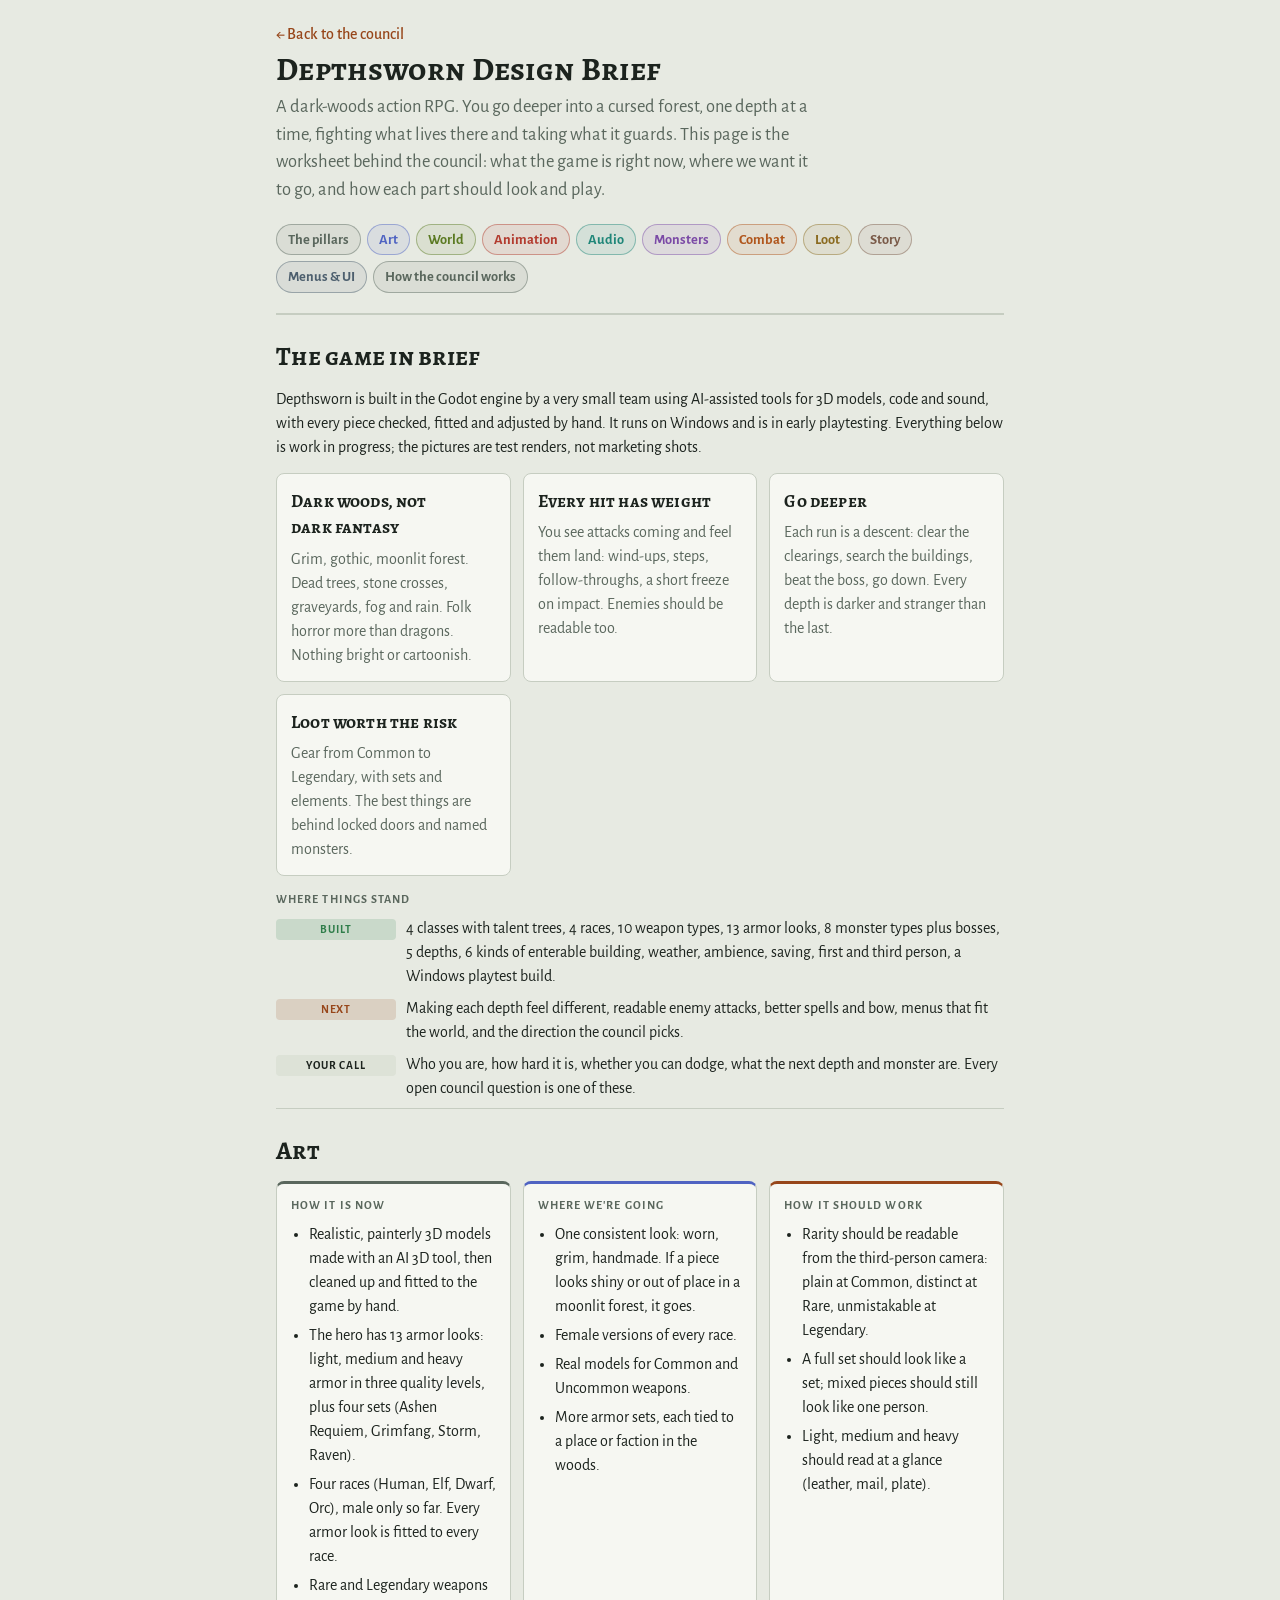
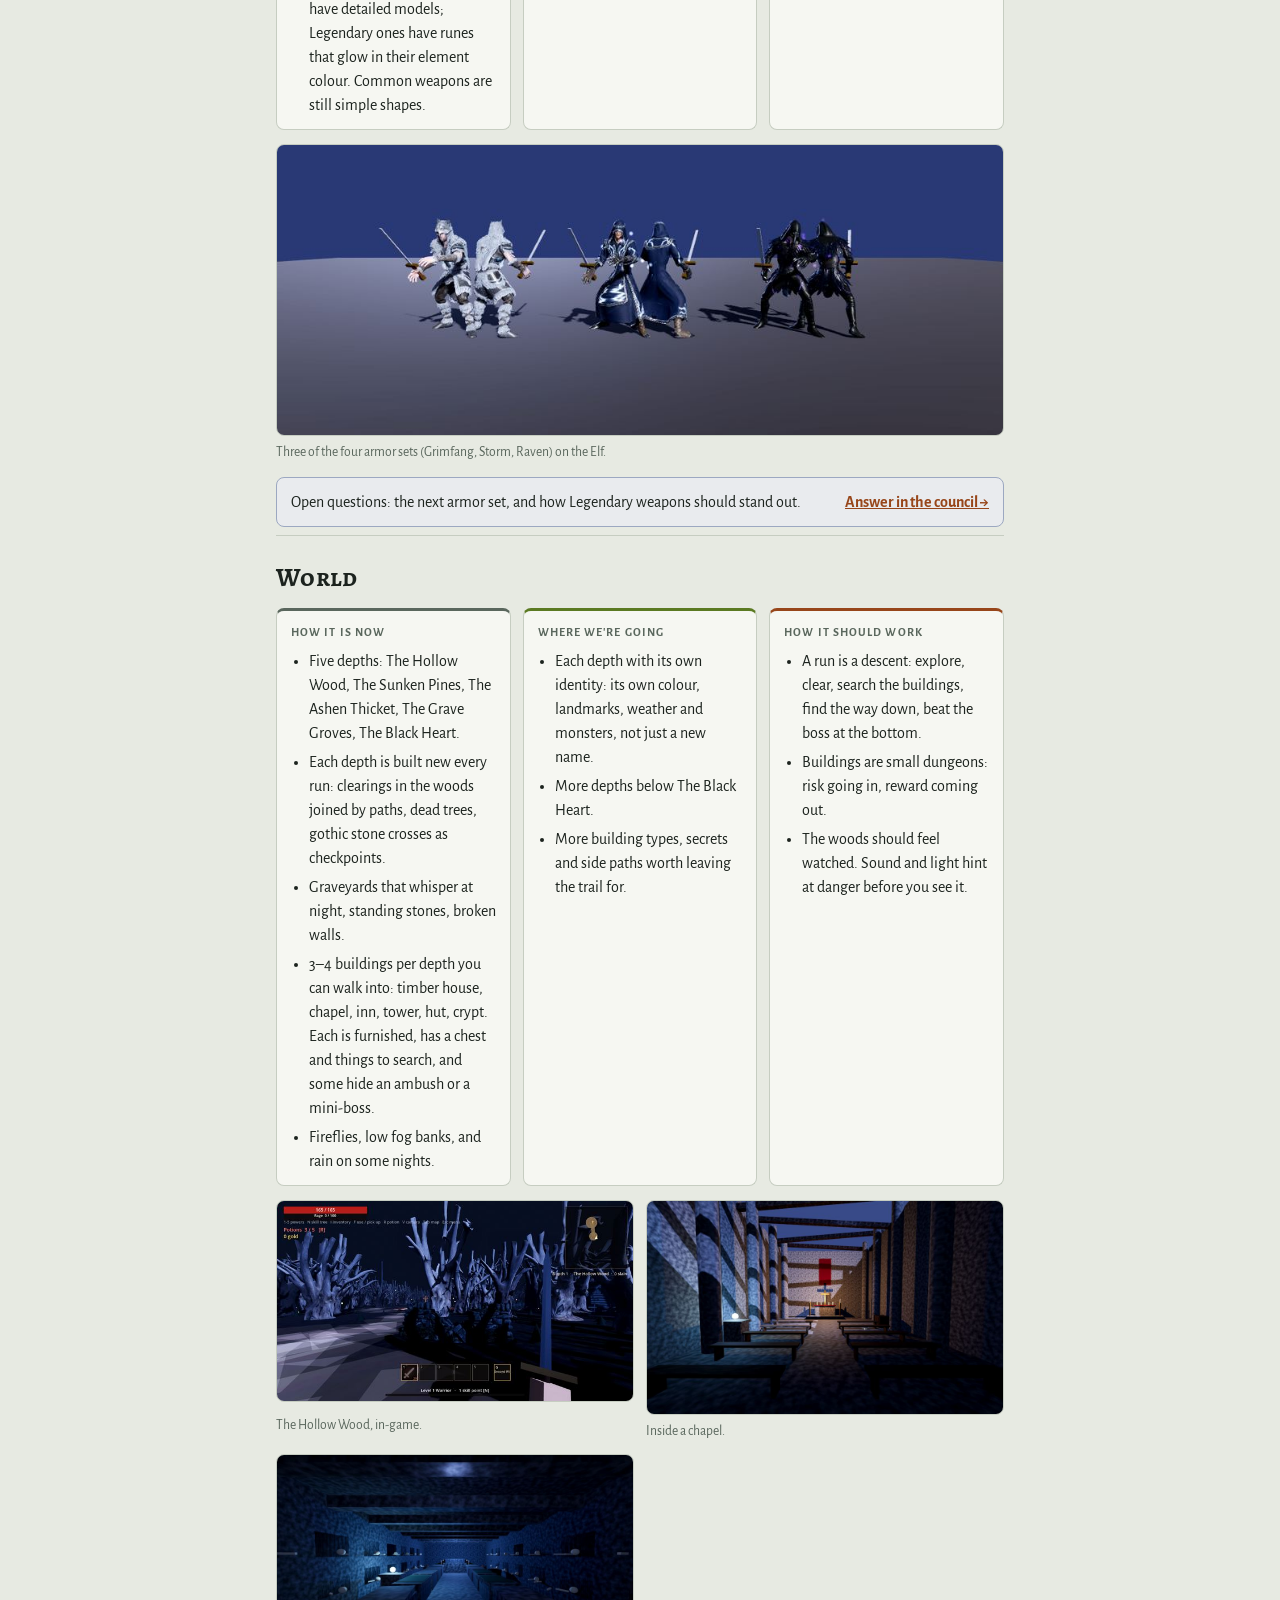
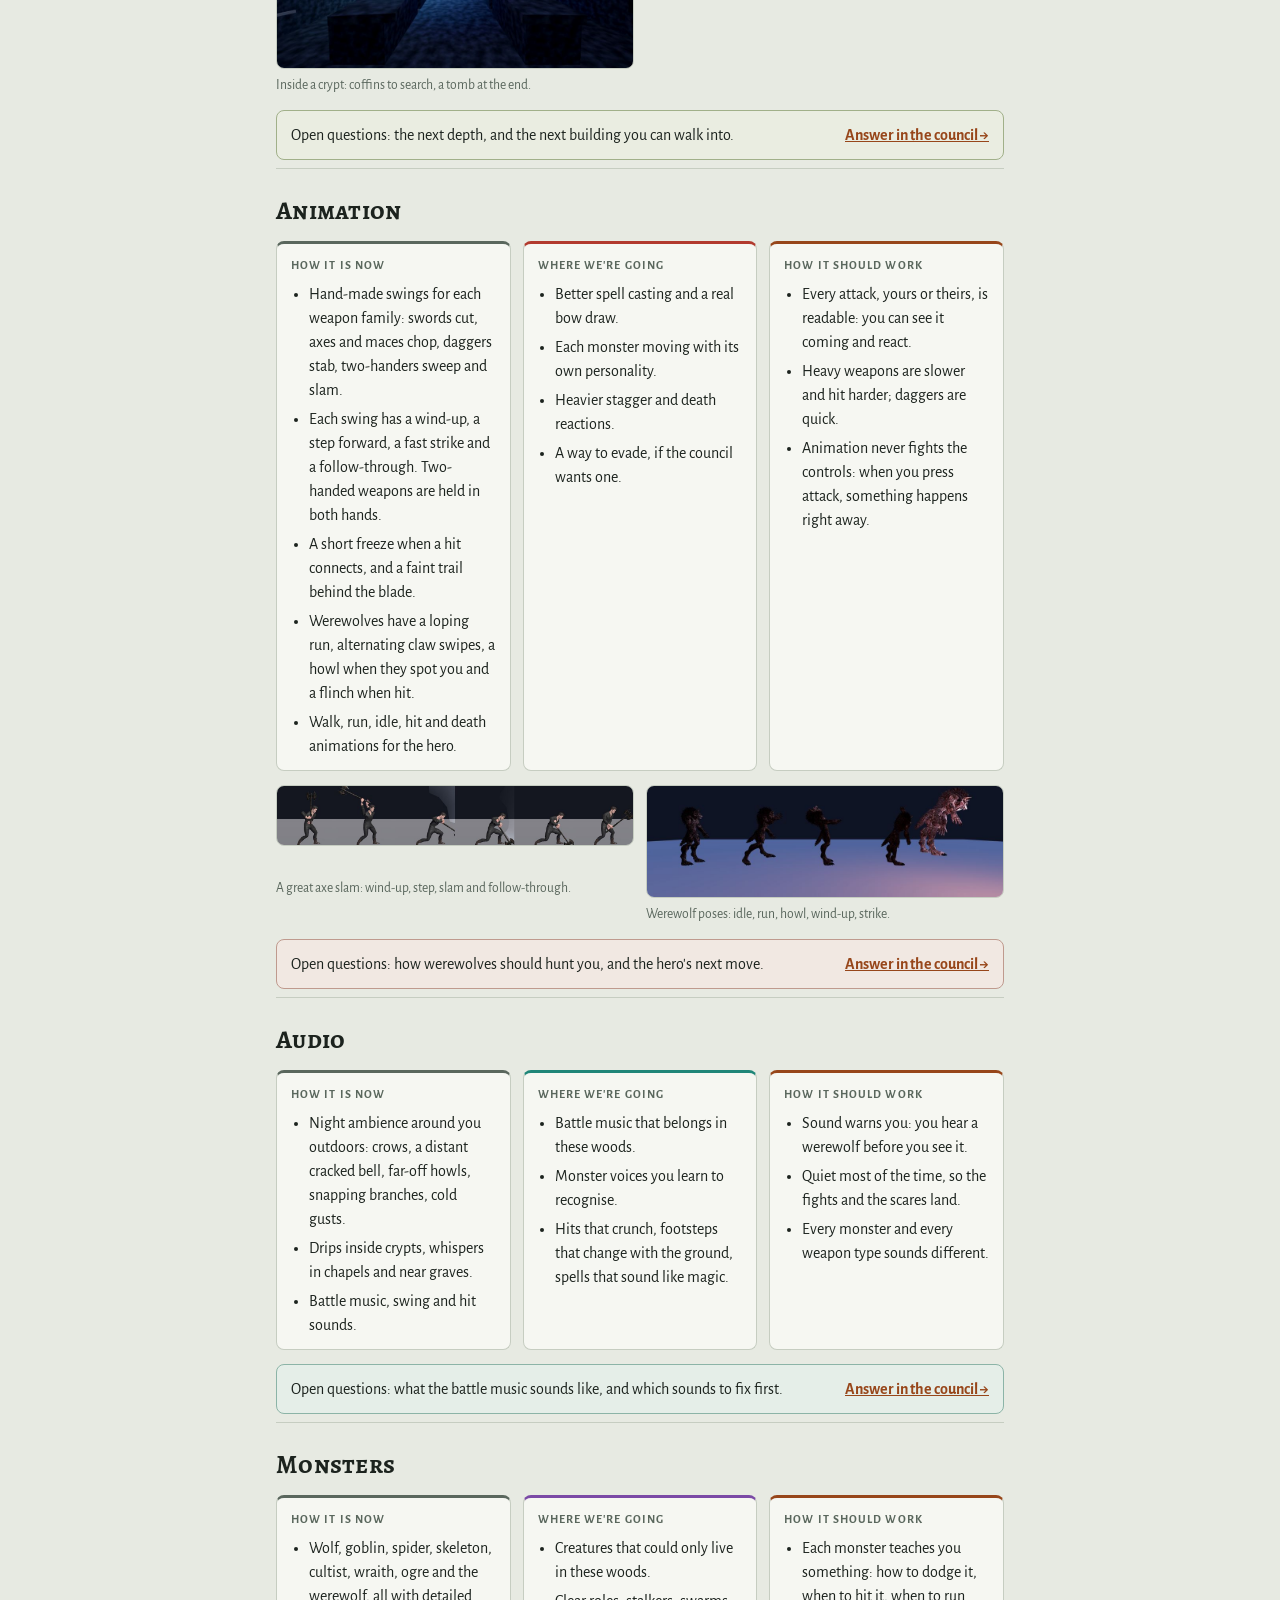
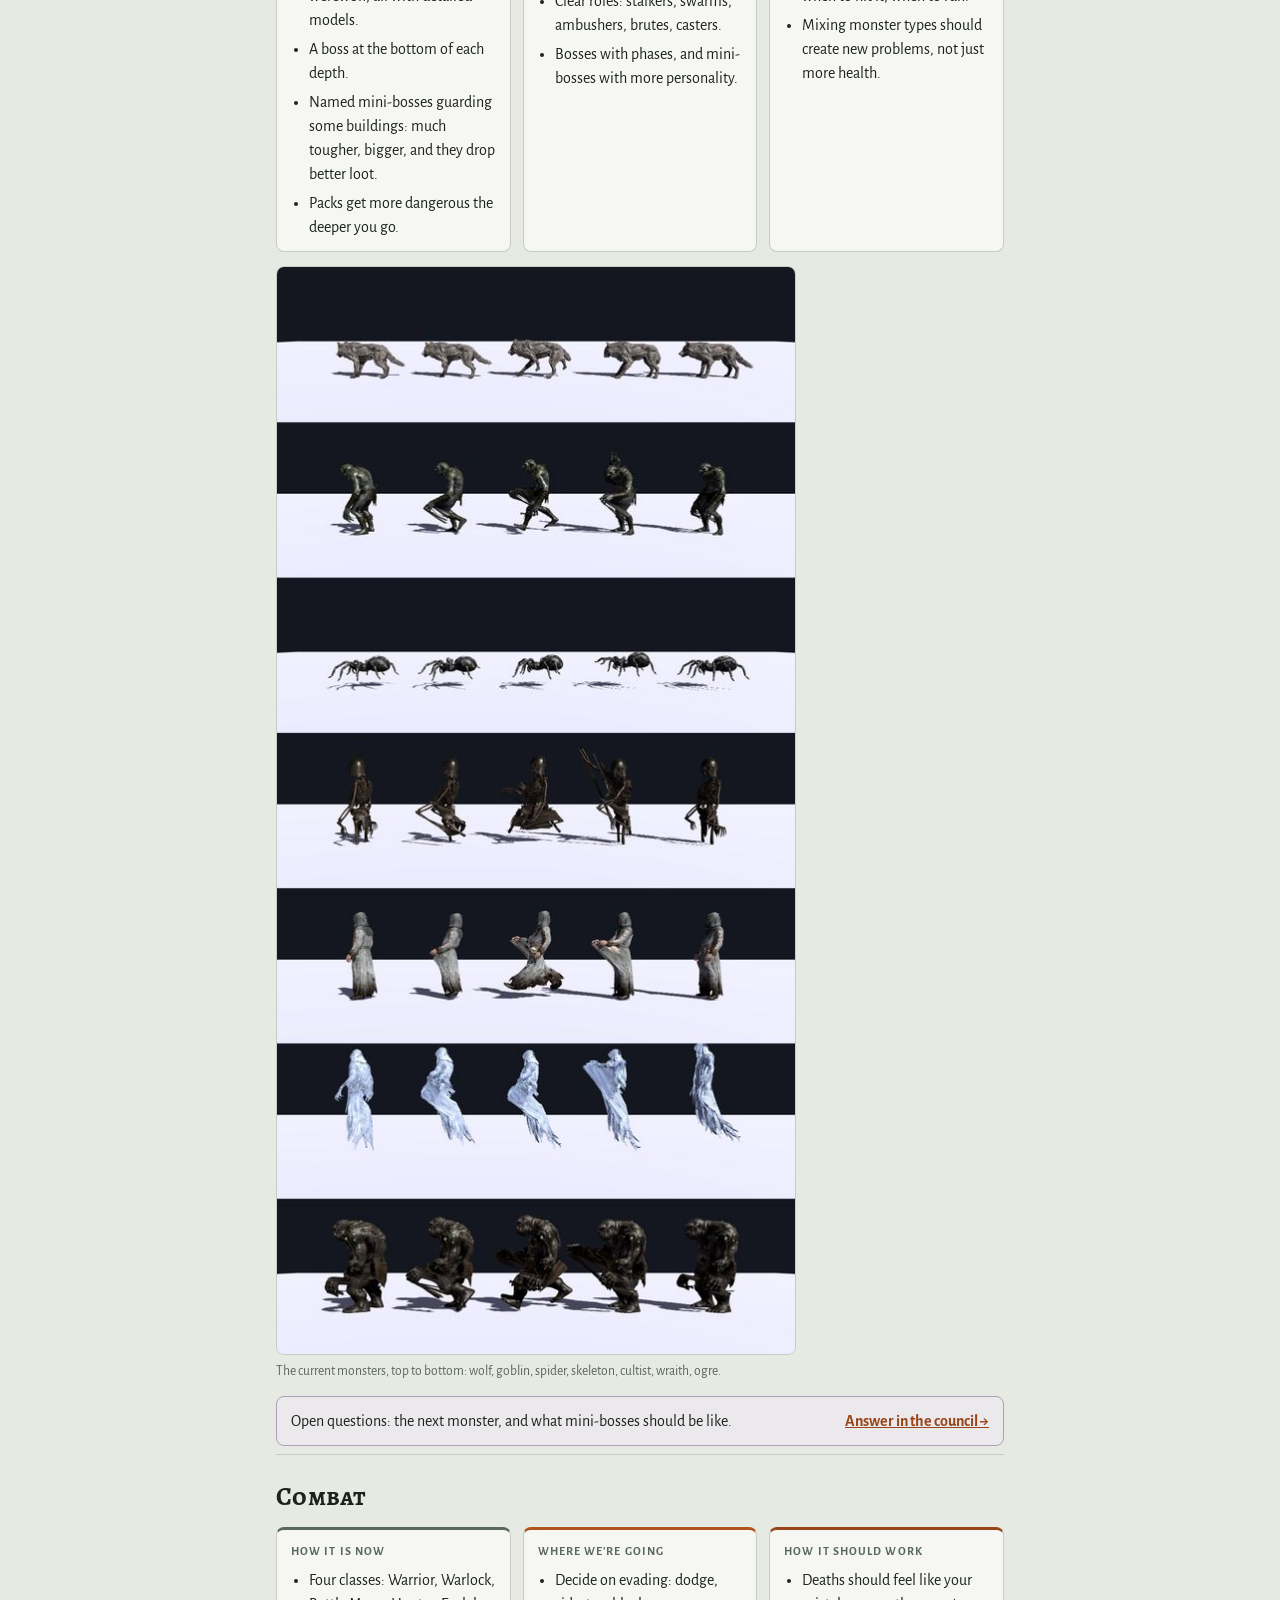
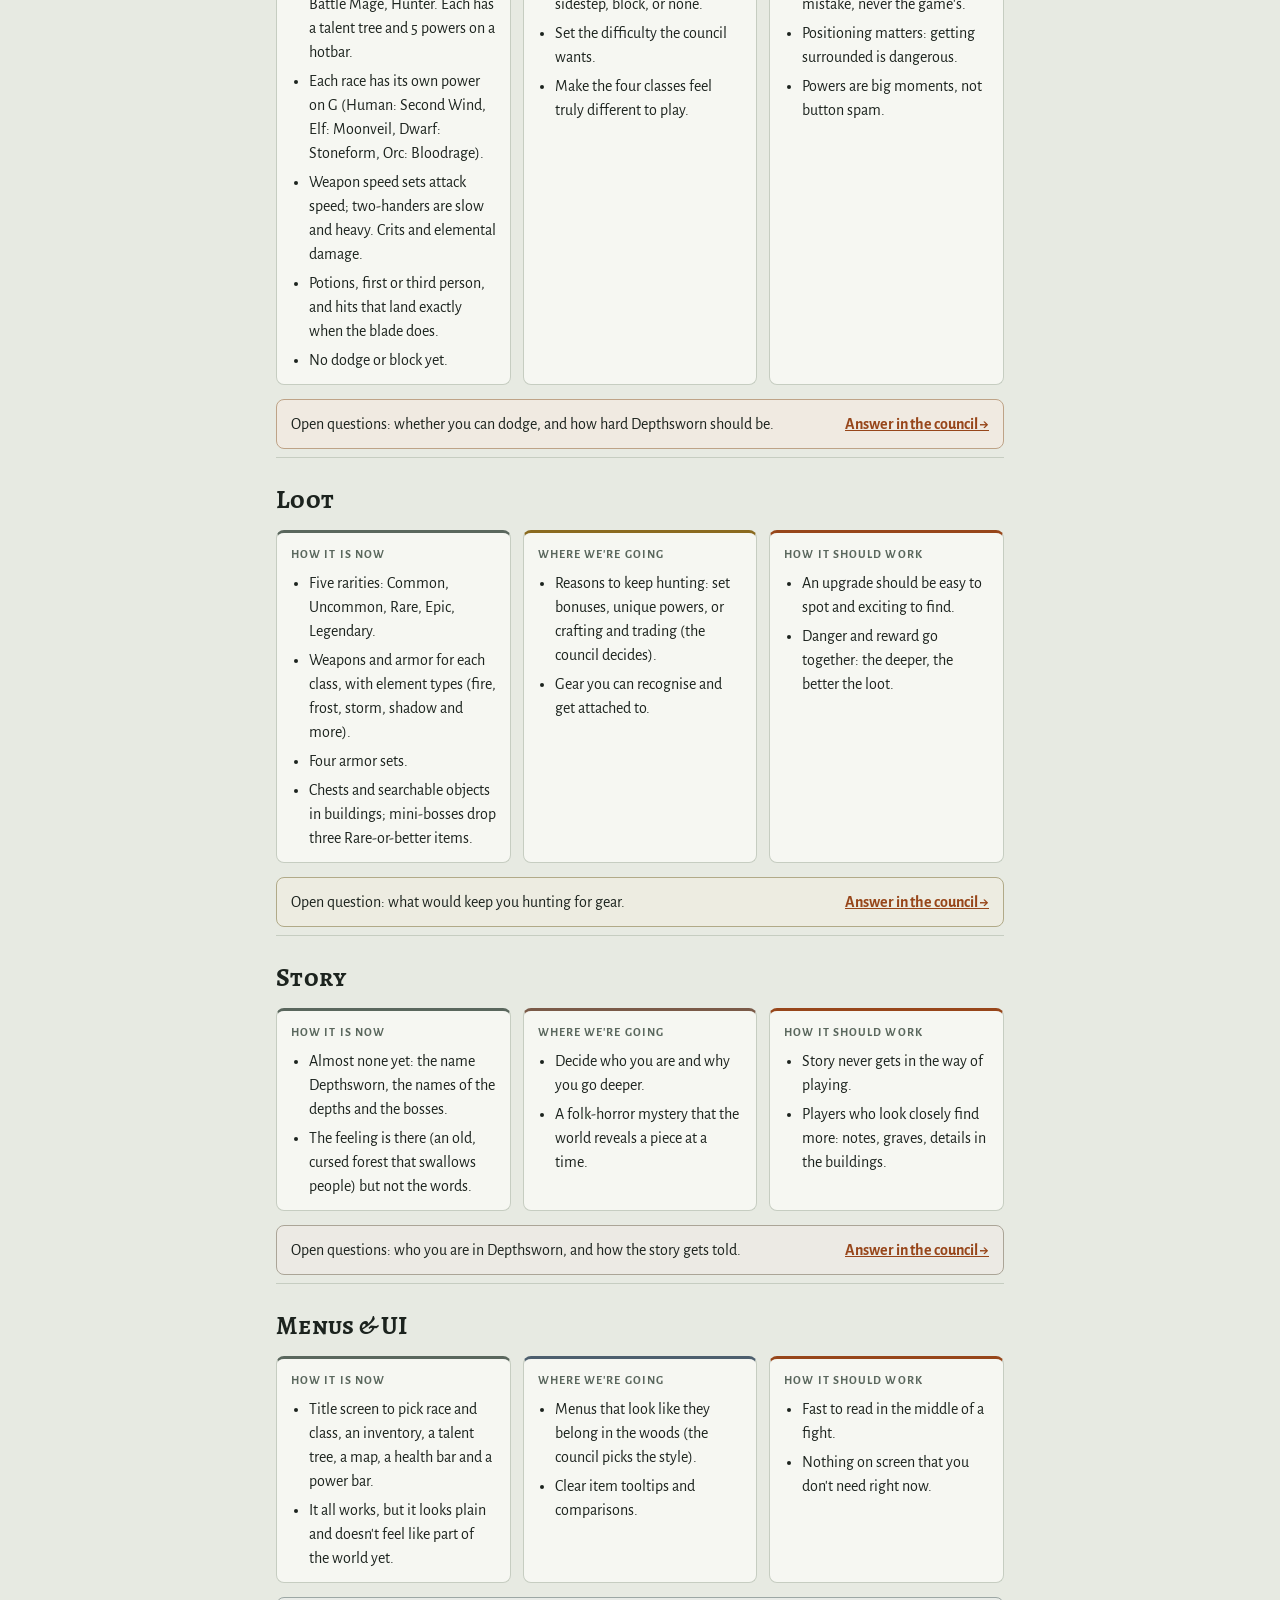
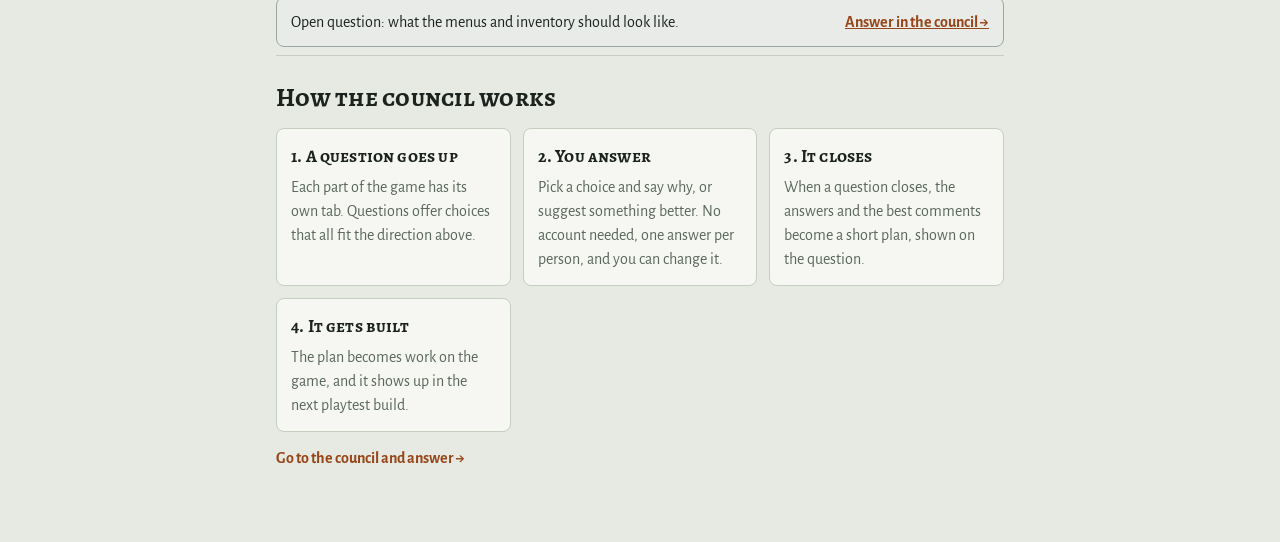
==== brief.html @ 82873e06 "Design brief page and shared stylesheet Co-Authored-By: Claude Opus 5.5 <noreply@anthropic.com> Clau" ====
<!doctype html>
<html lang="en">
<head>
<meta charset="utf-8">
<meta name="viewport" content="width=device-width,initial-scale=1,viewport-fit=cover">
<title>Depthsworn Design Brief</title>
<meta name="description" content="What Depthsworn is today, where it's going, and how each part of the game should look and play.">
<link rel="preconnect" href="https://fonts.googleapis.com">
<link rel="stylesheet" href="https://fonts.googleapis.com/css2?family=Alegreya+SC:wght@500;700&family=Alegreya+Sans:ital,wght@0,400;0,500;0,700;1,400&family=IBM+Plex+Mono:wght@500&display=swap">
<link rel="stylesheet" href="style.css">
<style>
:root { padding-top: env(safe-area-inset-top, 0px); padding-bottom: env(safe-area-inset-bottom, 0px) }
body { margin: 0 }
img { max-width: 100% }
.lede { font-size: 1.15rem; max-width: 60ch }
.toc { display: flex; flex-wrap: wrap; gap: 6px; margin: 14px 0 6px }
.toc a { --dc: var(--muted); text-decoration: none; color: var(--dc); border: 1px solid color-mix(in srgb, var(--dc) 45%, transparent); background: color-mix(in srgb, var(--dc) 9%, transparent); padding: 4px 11px; border-radius: 999px; font-weight: 700; font-size: .9rem }
section.part { padding: 26px 0 8px; border-top: 1px solid var(--line); display: grid; gap: 14px; scroll-margin-top: 12px }
section.part > h2 { font-size: 1.6rem }
.pillars { display: grid; grid-template-columns: repeat(auto-fit, minmax(210px, 1fr)); gap: 12px }
.pillar { background: var(--panel); border: 1px solid var(--line); border-radius: 8px; padding: 14px; display: grid; gap: 6px; align-content: start }
.pillar h3 { font-size: 1.1rem }
.ws { display: grid; grid-template-columns: repeat(3, minmax(0, 1fr)); gap: 12px }
@media (max-width: 760px) { .ws { grid-template-columns: 1fr } }
.col { background: var(--panel); border: 1px solid var(--line); border-top: 3px solid var(--cc); border-radius: 8px; padding: 12px 14px; display: grid; gap: 8px; align-content: start; min-width: 0 }
.col.now { --cc: var(--muted) } .col.go { --cc: var(--dc) } .col.op { --cc: var(--accent) }
.col ul { margin: 0; padding-left: 1.1em; display: grid; gap: 5px }
.col li { overflow-wrap: anywhere }
figure { margin: 0; display: grid; gap: 6px }
figure img { border-radius: 8px; border: 1px solid var(--line); width: 100%; background: var(--sunk) }
figcaption { font-size: .85rem; color: var(--muted) }
.figs { display: grid; grid-template-columns: repeat(auto-fit, minmax(260px, 1fr)); gap: 12px }
.status { display: grid; gap: 8px }
.srow { display: grid; grid-template-columns: 7.5em minmax(0, 1fr); gap: 10px; align-items: baseline }
.tag { font-size: .72rem; font-weight: 700; letter-spacing: .07em; text-transform: uppercase; padding: 2px 8px; border-radius: 4px; text-align: center }
.t-built { background: color-mix(in srgb, var(--ok) 16%, transparent); color: var(--ok) }
.t-next { background: color-mix(in srgb, var(--accent) 16%, transparent); color: var(--accent) }
.t-vote { background: var(--sunk); color: var(--ink) }
.askbox { background: color-mix(in srgb, var(--dc) 8%, var(--panel)); border: 1px solid color-mix(in srgb, var(--dc) 35%, var(--line)); border-radius: 8px; padding: 12px 14px; display: flex; gap: 10px 16px; flex-wrap: wrap; align-items: center; justify-content: space-between }
.askbox a { font-weight: 700 }
.back { text-decoration: none; font-weight: 500 }
</style>
</head>
<body>
<div class="wrap">
  <header class="top">
    <a class="back" href="./">← Back to the council</a>
    <h1>Depthsworn Design Brief</h1>
    <p class="lede">A dark-woods action RPG. You go deeper into a cursed forest, one depth at a time, fighting what lives there and taking what it guards. This page is the worksheet behind the council: what the game is right now, where we want it to go, and how each part should look and play.</p>
    <nav class="toc" aria-label="Sections">
      <a href="#pillars">The pillars</a>
      <a href="#art" style="--dc:var(--d-art)">Art</a>
      <a href="#world" style="--dc:var(--d-world)">World</a>
      <a href="#animation" style="--dc:var(--d-animation)">Animation</a>
      <a href="#audio" style="--dc:var(--d-audio)">Audio</a>
      <a href="#monsters" style="--dc:var(--d-monsters)">Monsters</a>
      <a href="#combat" style="--dc:var(--d-combat)">Combat</a>
      <a href="#loot" style="--dc:var(--d-loot)">Loot</a>
      <a href="#story" style="--dc:var(--d-story)">Story</a>
      <a href="#ui" style="--dc:var(--d-ui)">Menus &amp; UI</a>
      <a href="#how">How the council works</a>
    </nav>
  </header>

  <section class="part" id="pillars">
    <h2>The game in brief</h2>
    <p>Depthsworn is built in the Godot engine by a very small team using AI-assisted tools for 3D models, code and sound, with every piece checked, fitted and adjusted by hand. It runs on Windows and is in early playtesting. Everything below is work in progress; the pictures are test renders, not marketing shots.</p>
    <div class="pillars">
      <div class="pillar"><h3>Dark woods, not dark fantasy</h3><p class="muted">Grim, gothic, moonlit forest. Dead trees, stone crosses, graveyards, fog and rain. Folk horror more than dragons. Nothing bright or cartoonish.</p></div>
      <div class="pillar"><h3>Every hit has weight</h3><p class="muted">You see attacks coming and feel them land: wind-ups, steps, follow-throughs, a short freeze on impact. Enemies should be readable too.</p></div>
      <div class="pillar"><h3>Go deeper</h3><p class="muted">Each run is a descent: clear the clearings, search the buildings, beat the boss, go down. Every depth is darker and stranger than the last.</p></div>
      <div class="pillar"><h3>Loot worth the risk</h3><p class="muted">Gear from Common to Legendary, with sets and elements. The best things are behind locked doors and named monsters.</p></div>
    </div>
    <div class="status">
      <p class="label">Where things stand</p>
      <div class="srow"><span class="tag t-built">Built</span><span>4 classes with talent trees, 4 races, 10 weapon types, 13 armor looks, 8 monster types plus bosses, 5 depths, 6 kinds of enterable building, weather, ambience, saving, first and third person, a Windows playtest build.</span></div>
      <div class="srow"><span class="tag t-next">Next</span><span>Making each depth feel different, readable enemy attacks, better spells and bow, menus that fit the world, and the direction the council picks.</span></div>
      <div class="srow"><span class="tag t-vote">Your call</span><span>Who you are, how hard it is, whether you can dodge, what the next depth and monster are. Every open council question is one of these.</span></div>
    </div>
  </section>

  <section class="part" id="art" style="--dc:var(--d-art)">
    <h2>Art</h2>
    <div class="ws">
      <div class="col now"><span class="label">How it is now</span><ul>
        <li>Realistic, painterly 3D models made with an AI 3D tool, then cleaned up and fitted to the game by hand.</li>
        <li>The hero has 13 armor looks: light, medium and heavy armor in three quality levels, plus four sets (Ashen Requiem, Grimfang, Storm, Raven).</li>
        <li>Four races (Human, Elf, Dwarf, Orc), male only so far. Every armor look is fitted to every race.</li>
        <li>Rare and Legendary weapons have detailed models; Legendary ones have runes that glow in their element colour. Common weapons are still simple shapes.</li></ul></div>
      <div class="col go"><span class="label">Where we're going</span><ul>
        <li>One consistent look: worn, grim, handmade. If a piece looks shiny or out of place in a moonlit forest, it goes.</li>
        <li>Female versions of every race.</li>
        <li>Real models for Common and Uncommon weapons.</li>
        <li>More armor sets, each tied to a place or faction in the woods.</li></ul></div>
      <div class="col op"><span class="label">How it should work</span><ul>
        <li>Rarity should be readable from the third-person camera: plain at Common, distinct at Rare, unmistakable at Legendary.</li>
        <li>A full set should look like a set; mixed pieces should still look like one person.</li>
        <li>Light, medium and heavy should read at a glance (leather, mail, plate).</li></ul></div>
    </div>
    <figure><img src="img/armor.jpg" alt="Three armored heroes wearing the Grimfang, Storm and Raven sets" loading="lazy"><figcaption>Three of the four armor sets (Grimfang, Storm, Raven) on the Elf.</figcaption></figure>
    <div class="askbox"><span>Open questions: the next armor set, and how Legendary weapons should stand out.</span><a href="./#art">Answer in the council →</a></div>
  </section>

  <section class="part" id="world" style="--dc:var(--d-world)">
    <h2>World</h2>
    <div class="ws">
      <div class="col now"><span class="label">How it is now</span><ul>
        <li>Five depths: The Hollow Wood, The Sunken Pines, The Ashen Thicket, The Grave Groves, The Black Heart.</li>
        <li>Each depth is built new every run: clearings in the woods joined by paths, dead trees, gothic stone crosses as checkpoints.</li>
        <li>Graveyards that whisper at night, standing stones, broken walls.</li>
        <li>3–4 buildings per depth you can walk into: timber house, chapel, inn, tower, hut, crypt. Each is furnished, has a chest and things to search, and some hide an ambush or a mini-boss.</li>
        <li>Fireflies, low fog banks, and rain on some nights.</li></ul></div>
      <div class="col go"><span class="label">Where we're going</span><ul>
        <li>Each depth with its own identity: its own colour, landmarks, weather and monsters, not just a new name.</li>
        <li>More depths below The Black Heart.</li>
        <li>More building types, secrets and side paths worth leaving the trail for.</li></ul></div>
      <div class="col op"><span class="label">How it should work</span><ul>
        <li>A run is a descent: explore, clear, search the buildings, find the way down, beat the boss at the bottom.</li>
        <li>Buildings are small dungeons: risk going in, reward coming out.</li>
        <li>The woods should feel watched. Sound and light hint at danger before you see it.</li></ul></div>
    </div>
    <div class="figs">
      <figure><img src="img/world.jpg" alt="Dead trees under moonlight in the first depth" loading="lazy"><figcaption>The Hollow Wood, in-game.</figcaption></figure>
      <figure><img src="img/chapel.jpg" alt="Inside a chapel with pews, an altar and moonlight" loading="lazy"><figcaption>Inside a chapel.</figcaption></figure>
      <figure><img src="img/crypt.jpg" alt="Inside a crypt with coffins and bone niches" loading="lazy"><figcaption>Inside a crypt: coffins to search, a tomb at the end.</figcaption></figure>
    </div>
    <div class="askbox"><span>Open questions: the next depth, and the next building you can walk into.</span><a href="./#world">Answer in the council →</a></div>
  </section>

  <section class="part" id="animation" style="--dc:var(--d-animation)">
    <h2>Animation</h2>
    <div class="ws">
      <div class="col now"><span class="label">How it is now</span><ul>
        <li>Hand-made swings for each weapon family: swords cut, axes and maces chop, daggers stab, two-handers sweep and slam.</li>
        <li>Each swing has a wind-up, a step forward, a fast strike and a follow-through. Two-handed weapons are held in both hands.</li>
        <li>A short freeze when a hit connects, and a faint trail behind the blade.</li>
        <li>Werewolves have a loping run, alternating claw swipes, a howl when they spot you and a flinch when hit.</li>
        <li>Walk, run, idle, hit and death animations for the hero.</li></ul></div>
      <div class="col go"><span class="label">Where we're going</span><ul>
        <li>Better spell casting and a real bow draw.</li>
        <li>Each monster moving with its own personality.</li>
        <li>Heavier stagger and death reactions.</li>
        <li>A way to evade, if the council wants one.</li></ul></div>
      <div class="col op"><span class="label">How it should work</span><ul>
        <li>Every attack, yours or theirs, is readable: you can see it coming and react.</li>
        <li>Heavy weapons are slower and hit harder; daggers are quick.</li>
        <li>Animation never fights the controls: when you press attack, something happens right away.</li></ul></div>
    </div>
    <div class="figs">
      <figure><img src="img/swing.jpg" alt="Six frames of a great axe overhead slam" loading="lazy"><figcaption>A great axe slam: wind-up, step, slam and follow-through.</figcaption></figure>
      <figure><img src="img/werewolf.jpg" alt="Werewolves idle, walking, howling, winding up and striking" loading="lazy"><figcaption>Werewolf poses: idle, run, howl, wind-up, strike.</figcaption></figure>
    </div>
    <div class="askbox"><span>Open questions: how werewolves should hunt you, and the hero's next move.</span><a href="./#animation">Answer in the council →</a></div>
  </section>

  <section class="part" id="audio" style="--dc:var(--d-audio)">
    <h2>Audio</h2>
    <div class="ws">
      <div class="col now"><span class="label">How it is now</span><ul>
        <li>Night ambience around you outdoors: crows, a distant cracked bell, far-off howls, snapping branches, cold gusts.</li>
        <li>Drips inside crypts, whispers in chapels and near graves.</li>
        <li>Battle music, swing and hit sounds.</li></ul></div>
      <div class="col go"><span class="label">Where we're going</span><ul>
        <li>Battle music that belongs in these woods.</li>
        <li>Monster voices you learn to recognise.</li>
        <li>Hits that crunch, footsteps that change with the ground, spells that sound like magic.</li></ul></div>
      <div class="col op"><span class="label">How it should work</span><ul>
        <li>Sound warns you: you hear a werewolf before you see it.</li>
        <li>Quiet most of the time, so the fights and the scares land.</li>
        <li>Every monster and every weapon type sounds different.</li></ul></div>
    </div>
    <div class="askbox"><span>Open questions: what the battle music sounds like, and which sounds to fix first.</span><a href="./#audio">Answer in the council →</a></div>
  </section>

  <section class="part" id="monsters" style="--dc:var(--d-monsters)">
    <h2>Monsters</h2>
    <div class="ws">
      <div class="col now"><span class="label">How it is now</span><ul>
        <li>Wolf, goblin, spider, skeleton, cultist, wraith, ogre and the werewolf, all with detailed models.</li>
        <li>A boss at the bottom of each depth.</li>
        <li>Named mini-bosses guarding some buildings: much tougher, bigger, and they drop better loot.</li>
        <li>Packs get more dangerous the deeper you go.</li></ul></div>
      <div class="col go"><span class="label">Where we're going</span><ul>
        <li>Creatures that could only live in these woods.</li>
        <li>Clear roles: stalkers, swarms, ambushers, brutes, casters.</li>
        <li>Bosses with phases, and mini-bosses with more personality.</li></ul></div>
      <div class="col op"><span class="label">How it should work</span><ul>
        <li>Each monster teaches you something: how to dodge it, when to hit it, when to run.</li>
        <li>Mixing monster types should create new problems, not just more health.</li></ul></div>
    </div>
    <figure style="max-width:520px"><img src="img/monsters.jpg" alt="Rows of monsters: wolves, goblins, spiders, skeletons, cultists, wraiths, ogres" loading="lazy"><figcaption>The current monsters, top to bottom: wolf, goblin, spider, skeleton, cultist, wraith, ogre.</figcaption></figure>
    <div class="askbox"><span>Open questions: the next monster, and what mini-bosses should be like.</span><a href="./#monsters">Answer in the council →</a></div>
  </section>

  <section class="part" id="combat" style="--dc:var(--d-combat)">
    <h2>Combat</h2>
    <div class="ws">
      <div class="col now"><span class="label">How it is now</span><ul>
        <li>Four classes: Warrior, Warlock, Battle Mage, Hunter. Each has a talent tree and 5 powers on a hotbar.</li>
        <li>Each race has its own power on G (Human: Second Wind, Elf: Moonveil, Dwarf: Stoneform, Orc: Bloodrage).</li>
        <li>Weapon speed sets attack speed; two-handers are slow and heavy. Crits and elemental damage.</li>
        <li>Potions, first or third person, and hits that land exactly when the blade does.</li>
        <li>No dodge or block yet.</li></ul></div>
      <div class="col go"><span class="label">Where we're going</span><ul>
        <li>Decide on evading: dodge, sidestep, block, or none.</li>
        <li>Set the difficulty the council wants.</li>
        <li>Make the four classes feel truly different to play.</li></ul></div>
      <div class="col op"><span class="label">How it should work</span><ul>
        <li>Deaths should feel like your mistake, never the game's.</li>
        <li>Positioning matters: getting surrounded is dangerous.</li>
        <li>Powers are big moments, not button spam.</li></ul></div>
    </div>
    <div class="askbox"><span>Open questions: whether you can dodge, and how hard Depthsworn should be.</span><a href="./#combat">Answer in the council →</a></div>
  </section>

  <section class="part" id="loot" style="--dc:var(--d-loot)">
    <h2>Loot</h2>
    <div class="ws">
      <div class="col now"><span class="label">How it is now</span><ul>
        <li>Five rarities: Common, Uncommon, Rare, Epic, Legendary.</li>
        <li>Weapons and armor for each class, with element types (fire, frost, storm, shadow and more).</li>
        <li>Four armor sets.</li>
        <li>Chests and searchable objects in buildings; mini-bosses drop three Rare-or-better items.</li></ul></div>
      <div class="col go"><span class="label">Where we're going</span><ul>
        <li>Reasons to keep hunting: set bonuses, unique powers, or crafting and trading (the council decides).</li>
        <li>Gear you can recognise and get attached to.</li></ul></div>
      <div class="col op"><span class="label">How it should work</span><ul>
        <li>An upgrade should be easy to spot and exciting to find.</li>
        <li>Danger and reward go together: the deeper, the better the loot.</li></ul></div>
    </div>
    <div class="askbox"><span>Open question: what would keep you hunting for gear.</span><a href="./#loot">Answer in the council →</a></div>
  </section>

  <section class="part" id="story" style="--dc:var(--d-story)">
    <h2>Story</h2>
    <div class="ws">
      <div class="col now"><span class="label">How it is now</span><ul>
        <li>Almost none yet: the name Depthsworn, the names of the depths and the bosses.</li>
        <li>The feeling is there (an old, cursed forest that swallows people) but not the words.</li></ul></div>
      <div class="col go"><span class="label">Where we're going</span><ul>
        <li>Decide who you are and why you go deeper.</li>
        <li>A folk-horror mystery that the world reveals a piece at a time.</li></ul></div>
      <div class="col op"><span class="label">How it should work</span><ul>
        <li>Story never gets in the way of playing.</li>
        <li>Players who look closely find more: notes, graves, details in the buildings.</li></ul></div>
    </div>
    <div class="askbox"><span>Open questions: who you are in Depthsworn, and how the story gets told.</span><a href="./#story">Answer in the council →</a></div>
  </section>

  <section class="part" id="ui" style="--dc:var(--d-ui)">
    <h2>Menus &amp; UI</h2>
    <div class="ws">
      <div class="col now"><span class="label">How it is now</span><ul>
        <li>Title screen to pick race and class, an inventory, a talent tree, a map, a health bar and a power bar.</li>
        <li>It all works, but it looks plain and doesn't feel like part of the world yet.</li></ul></div>
      <div class="col go"><span class="label">Where we're going</span><ul>
        <li>Menus that look like they belong in the woods (the council picks the style).</li>
        <li>Clear item tooltips and comparisons.</li></ul></div>
      <div class="col op"><span class="label">How it should work</span><ul>
        <li>Fast to read in the middle of a fight.</li>
        <li>Nothing on screen that you don't need right now.</li></ul></div>
    </div>
    <div class="askbox"><span>Open question: what the menus and inventory should look like.</span><a href="./#ui">Answer in the council →</a></div>
  </section>

  <section class="part" id="how">
    <h2>How the council works</h2>
    <div class="pillars">
      <div class="pillar"><h3>1. A question goes up</h3><p class="muted">Each part of the game has its own tab. Questions offer choices that all fit the direction above.</p></div>
      <div class="pillar"><h3>2. You answer</h3><p class="muted">Pick a choice and say why, or suggest something better. No account needed, one answer per person, and you can change it.</p></div>
      <div class="pillar"><h3>3. It closes</h3><p class="muted">When a question closes, the answers and the best comments become a short plan, shown on the question.</p></div>
      <div class="pillar"><h3>4. It gets built</h3><p class="muted">The plan becomes work on the game, and it shows up in the next playtest build.</p></div>
    </div>
    <p><a class="brieflink" href="./">Go to the council and answer →</a></p>
  </section>
</div>
</body>
</html>
---- style.css ----
:root { padding-top: env(safe-area-inset-top, 0px); padding-bottom: env(safe-area-inset-bottom, 0px) }
body { margin: 0 }
[hidden] { display: none !important }
img { max-width: 100% }

/* Layout: one narrow column; a tab per part of the game; each question is a card you answer in place. */
:root {
  --bg: #e7eae2; --panel: #f6f7f2; --sunk: #dde2d7; --ink: #1c231e; --muted: #5a675d; --line: #c6cdc1;
  --accent: #97461a; --accent-ink: #fff8f0; --ok: #2f7d4a;
  --d-art: #4f63c2; --d-world: #5b7a22; --d-animation: #b23a2e; --d-audio: #1f8678; --d-monsters: #7b4aa6; --d-combat: #b0561c; --d-loot: #8a6a1f; --d-story: #7a5a48; --d-ui: #4d5f6e;
  --display: "Alegreya SC", "Palatino Linotype", Georgia, serif;
  --body: "Alegreya Sans", "Segoe UI", system-ui, sans-serif;
  --mono: "IBM Plex Mono", ui-monospace, Menlo, monospace;
}
@media (prefers-color-scheme: dark) { :root:not([data-theme="light"]) {
  --bg: #111612; --panel: #19201b; --sunk: #0d110e; --ink: #e5e3d7; --muted: #95a094; --line: #2b352d;
  --accent: #e3893a; --accent-ink: #1b1209; --ok: #5cc27e;
  --d-art: #8c9cff; --d-world: #a2cb5a; --d-animation: #f07263; --d-audio: #4fc8b6; --d-monsters: #b98ce6; --d-combat: #ee9a55; --d-loot: #d9b55c; --d-story: #c9a48d; --d-ui: #9fb3c4;
  color-scheme: dark } }
:root[data-theme="dark"] {
  --bg: #111612; --panel: #19201b; --sunk: #0d110e; --ink: #e5e3d7; --muted: #95a094; --line: #2b352d;
  --accent: #e3893a; --accent-ink: #1b1209; --ok: #5cc27e;
  --d-art: #8c9cff; --d-world: #a2cb5a; --d-animation: #f07263; --d-audio: #4fc8b6; --d-monsters: #b98ce6; --d-combat: #ee9a55; --d-loot: #d9b55c; --d-story: #c9a48d; --d-ui: #9fb3c4;
  color-scheme: dark }
* { box-sizing: border-box }
body { background: var(--bg); color: var(--ink); font: 16px/1.5 var(--body); }
.wrap { max-width: 760px; margin: 0 auto; padding-left: max(16px, env(safe-area-inset-left, 0px)); padding-right: max(16px, env(safe-area-inset-right, 0px)); padding-block: 22px 64px; }
h1, h2, h3 { font-family: var(--display); font-weight: 700; text-wrap: balance; margin: 0; letter-spacing: .01em }
h1 { font-size: 2rem; line-height: 1.1 }
h2 { font-size: 1.35rem; line-height: 1.25 }
p { margin: 0 }
button, input, textarea, select { font: inherit; color: inherit }
button { cursor: pointer }
:focus-visible { outline: 2px solid var(--accent); outline-offset: 2px }
.muted { color: var(--muted) }
.small { font-size: .875rem }
.label { font-size: .75rem; text-transform: uppercase; letter-spacing: .09em; color: var(--muted); font-weight: 700 }
.mono { font-family: var(--mono); font-variant-numeric: tabular-nums }

header.top { display: grid; gap: 6px; padding-bottom: 14px; border-bottom: 1px solid var(--line) }
header.top p { color: var(--muted); max-width: 54ch }

nav.tabs { display: flex; gap: 6px; margin: 16px 0 18px; flex-wrap: wrap; align-items: center }
nav.tabs a { --dc: var(--muted); text-decoration: none; color: var(--muted); padding: 6px 12px; font-size: .95rem; border-radius: 999px; font-weight: 700; border: 1px solid var(--line); display: inline-flex; gap: 7px; align-items: center }
nav.tabs a::before { content: ""; width: 8px; height: 8px; border-radius: 50%; background: var(--dc) }
nav.tabs a[aria-current="page"] { color: var(--dc); border-color: var(--dc); background: color-mix(in srgb, var(--dc) 10%, transparent) }
nav.tabs .count { font-family: var(--mono); font-size: .8rem; font-weight: 500 }
nav.tabs .spacer { flex: 1 }

.btn { border: 1px solid var(--line); background: var(--panel); border-radius: 6px; padding: 7px 12px; font-weight: 500 }
.btn:hover { border-color: var(--muted) }
.btn.primary { background: var(--accent); border-color: var(--accent); color: var(--accent-ink) }
.btn.ghost { background: transparent }
.btn.sm { padding: 4px 9px; font-size: .875rem }
.btn:disabled { opacity: .5; cursor: not-allowed }

.list { display: grid; gap: 14px }
.q { background: var(--panel); border: 1px solid var(--line); border-left: 4px solid var(--dc); border-radius: 8px; padding: 16px; display: grid; gap: 12px }
.q .meta { display: flex; gap: 8px 12px; flex-wrap: wrap; align-items: center }
.q > img, .choice img { border-radius: 6px; width: 100%; max-height: 360px; object-fit: cover; background: var(--sunk) }
.pill { font-size: .72rem; font-weight: 700; letter-spacing: .07em; text-transform: uppercase; padding: 2px 8px; border-radius: 4px; background: var(--sunk); color: var(--muted) }
.pill.open { background: color-mix(in srgb, var(--accent) 16%, transparent); color: var(--accent) }
.pill.plan { background: color-mix(in srgb, var(--ok) 16%, transparent); color: var(--ok) }

.choices { display: grid; grid-template-columns: repeat(auto-fit, minmax(170px, 1fr)); gap: 10px }
.choice { text-align: left; background: var(--bg); border: 1px solid var(--line); border-radius: 8px; padding: 10px 12px; display: grid; gap: 8px; align-content: start; min-width: 0 }
.choice:hover:not(:disabled) { border-color: var(--muted) }
.choice.mine { border-color: var(--accent); box-shadow: 0 0 0 1px var(--accent) }
.choice:disabled { cursor: default }
.choice .top { display: flex; justify-content: space-between; gap: 8px; font-weight: 700 }
.choice img { max-height: 160px; aspect-ratio: 4/3 }
.bar { height: 6px; background: var(--sunk); border-radius: 3px; overflow: hidden }
.bar i { display: block; height: 100%; background: var(--accent) }

.answer { display: flex; gap: 8px; align-items: stretch }
.answer textarea { flex: 1; min-width: 0; min-height: 44px; background: var(--bg); border: 1px solid var(--line); border-radius: 6px; padding: 8px 10px; resize: vertical }
details.thoughts summary { cursor: pointer; color: var(--muted); font-size: .9rem }
.thought { padding: 8px 0; border-top: 1px solid var(--line); display: grid; gap: 2px }
.thought:first-of-type { border-top: 0 }
.thought p { white-space: pre-wrap; overflow-wrap: anywhere }
.plan { background: color-mix(in srgb, var(--ok) 8%, var(--bg)); border: 1px solid color-mix(in srgb, var(--ok) 35%, var(--line)); border-radius: 8px; padding: 12px 14px; display: grid; gap: 6px }
.plan p { white-space: pre-wrap }
.owner { display: flex; gap: 6px; flex-wrap: wrap; padding-top: 10px; border-top: 1px dashed var(--line) }

.empty { border: 1px dashed var(--line); border-radius: 8px; padding: 28px 20px; display: grid; gap: 10px; justify-items: start }
form.card { background: var(--panel); border: 1px solid var(--line); border-radius: 8px; padding: 16px; display: grid; gap: 12px }
.field { display: grid; gap: 4px }
.field input[type=text], .field textarea, .field select { background: var(--bg); border: 1px solid var(--line); border-radius: 6px; padding: 8px 10px; width: 100%; min-width: 0 }
.field textarea { min-height: 70px; resize: vertical }
.optrow { display: flex; gap: 8px; align-items: center }
.optrow input[type=text] { flex: 1 }
.status-line { font-size: .9rem; color: var(--muted) }
.toast { position: fixed; left: 50%; transform: translateX(-50%); bottom: calc(16px + env(safe-area-inset-bottom, 0px)); background: var(--ink); color: var(--bg); padding: 8px 14px; border-radius: 6px; font-size: .9rem; z-index: 20; max-width: calc(100% - 32px) }

a { color: var(--accent) }
.brieflink { font-weight: 700; text-decoration: none }
.brieflink:hover { text-decoration: underline }
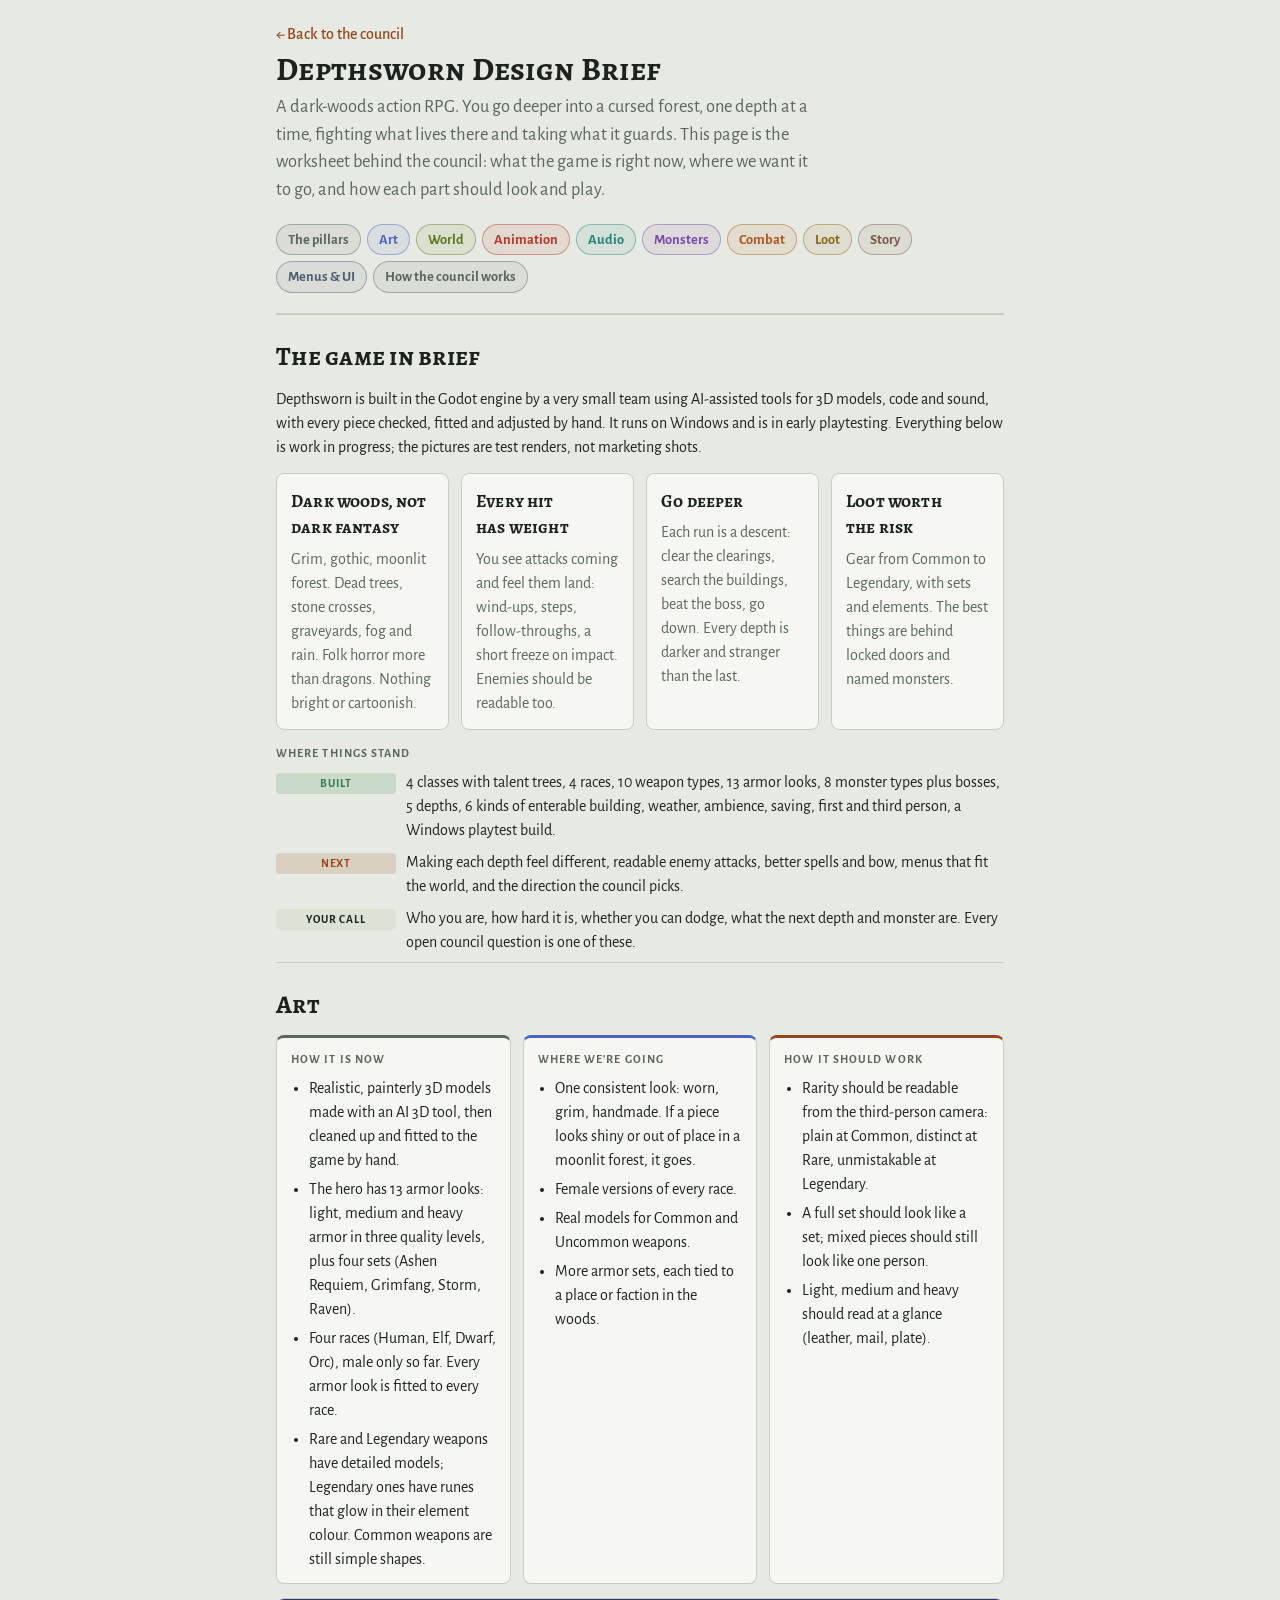
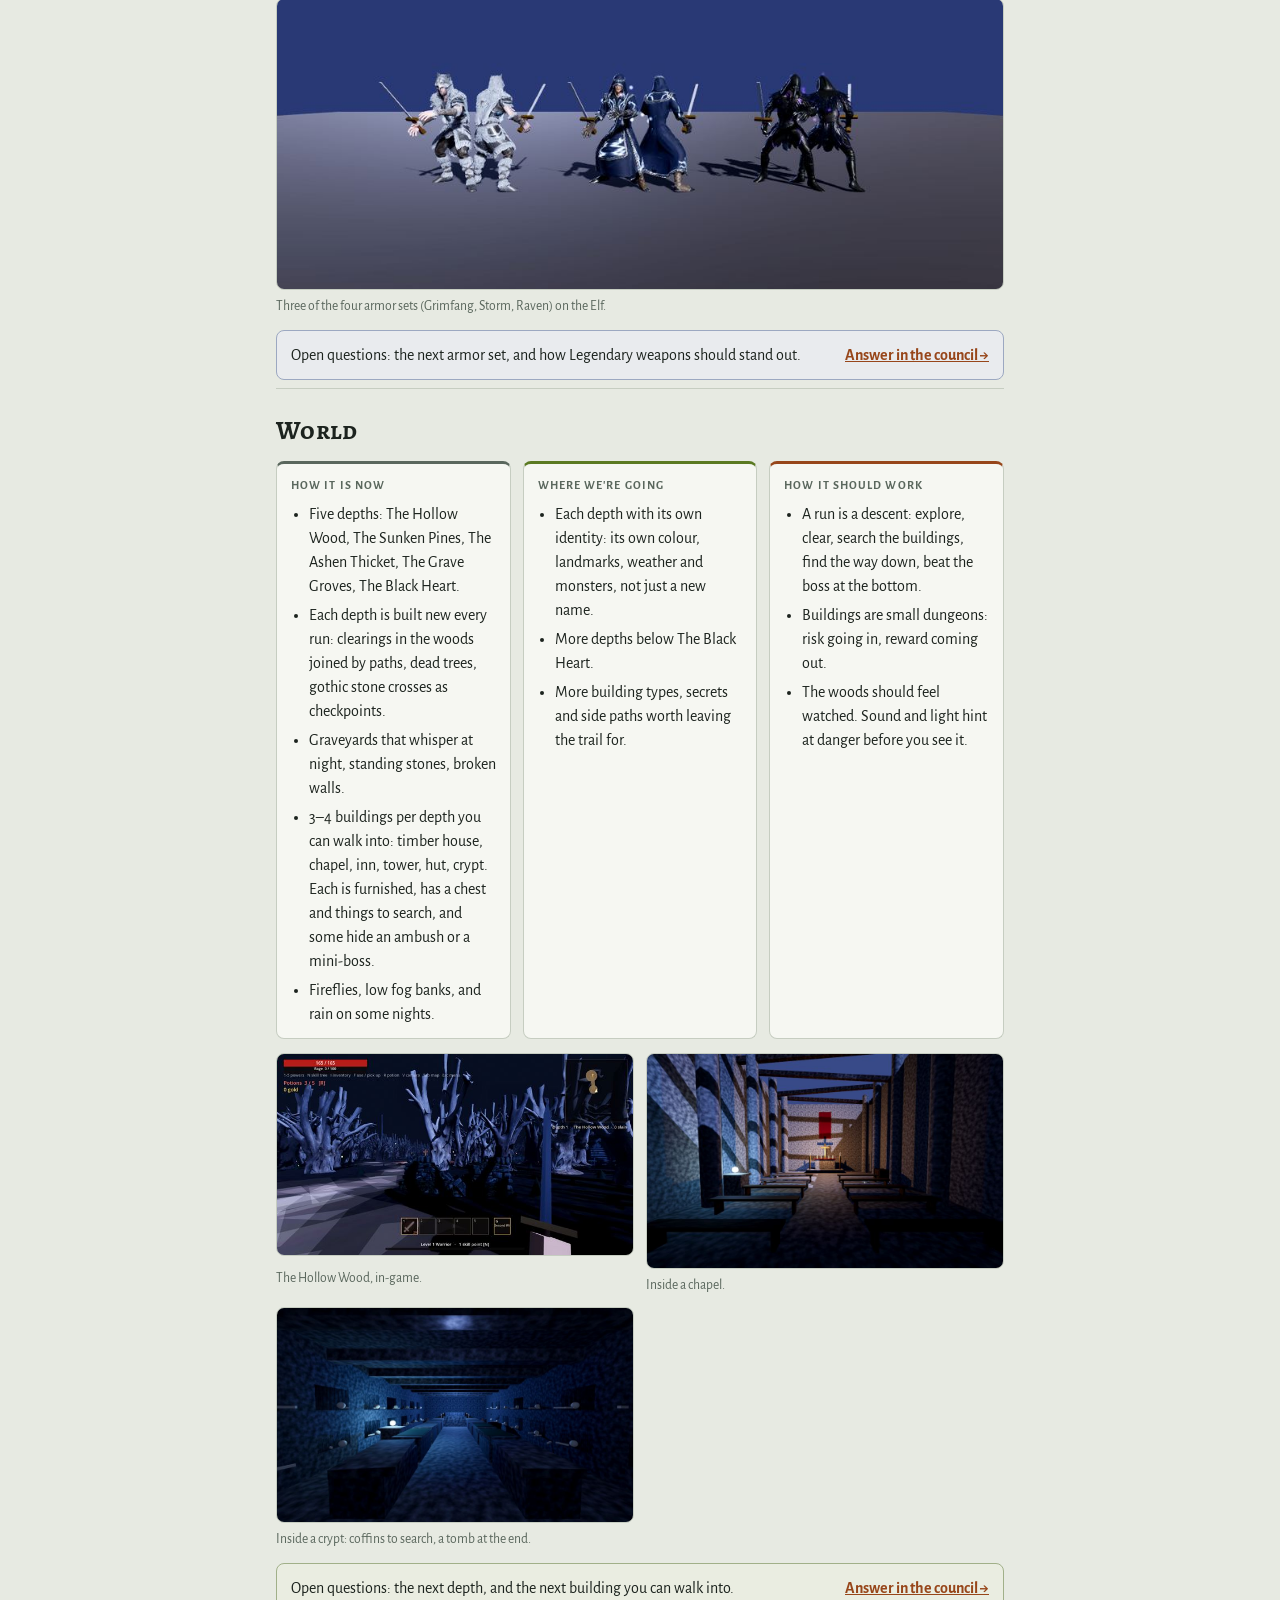
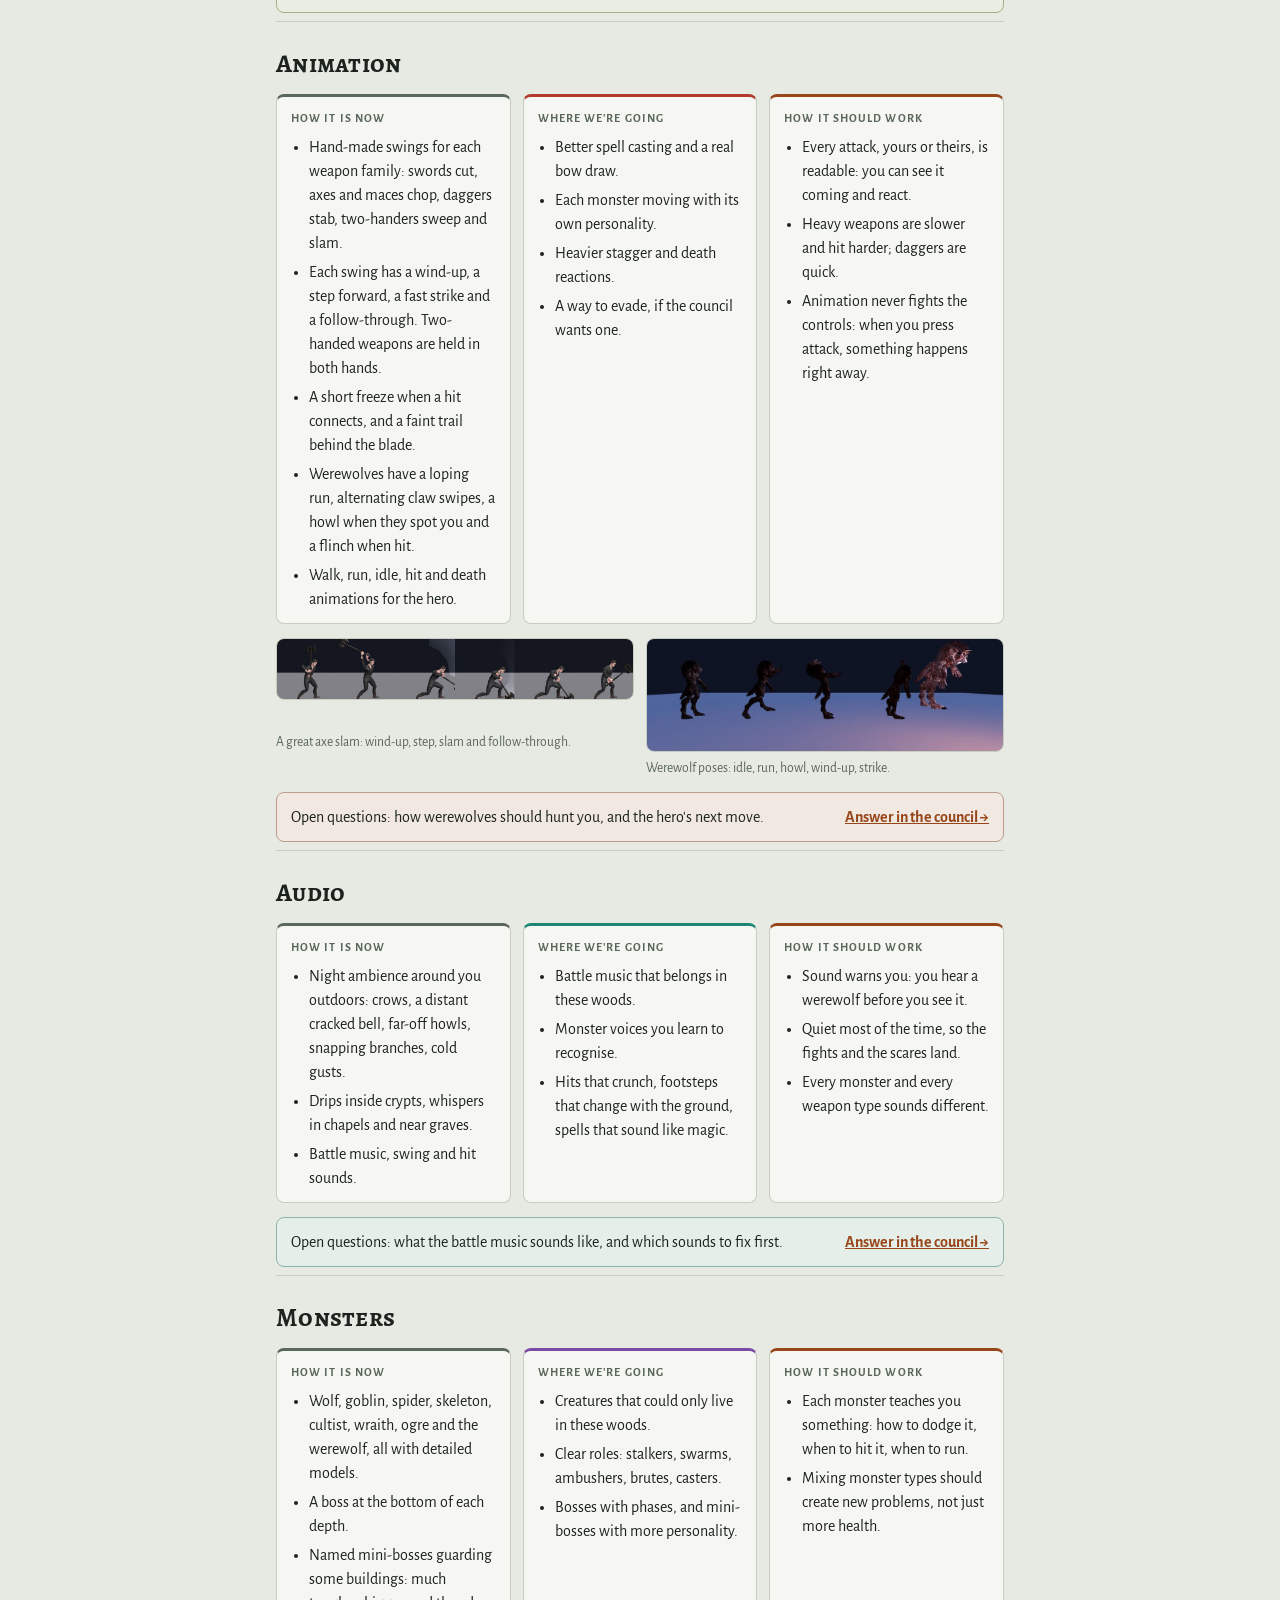
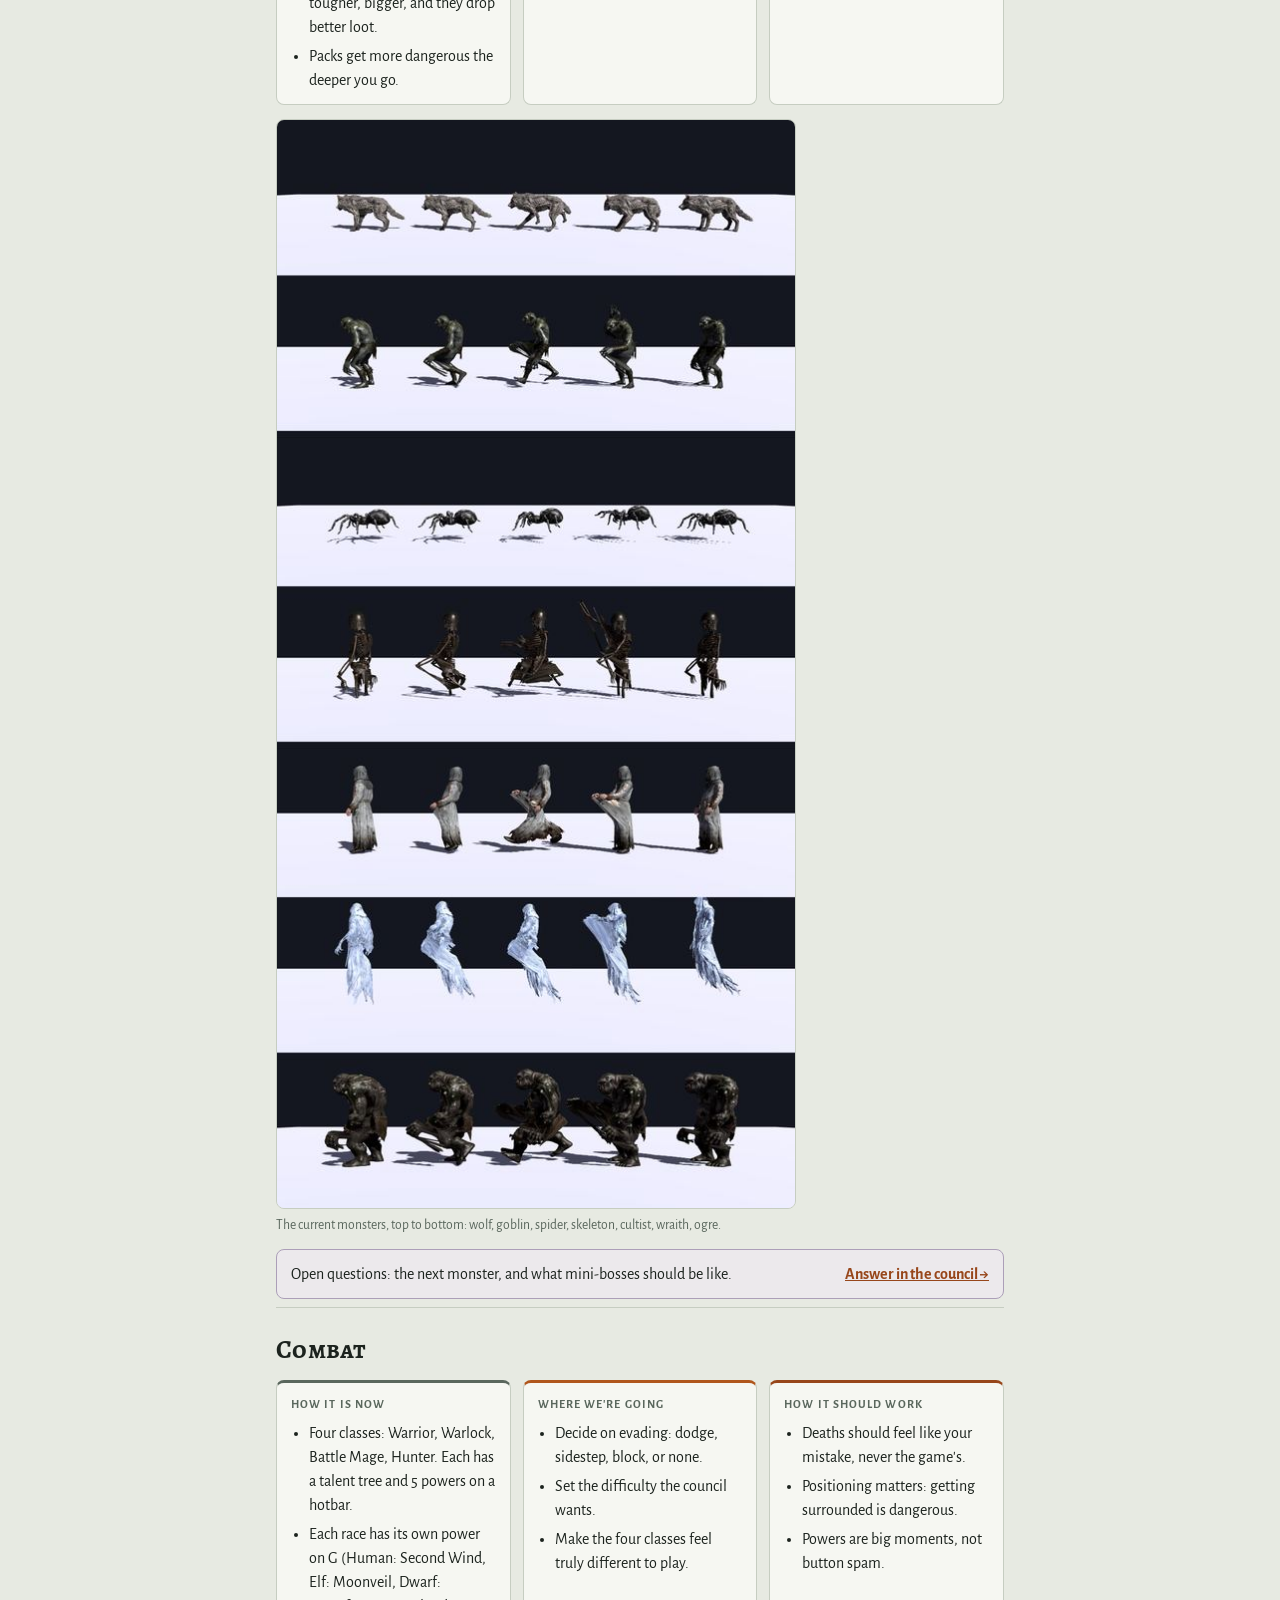
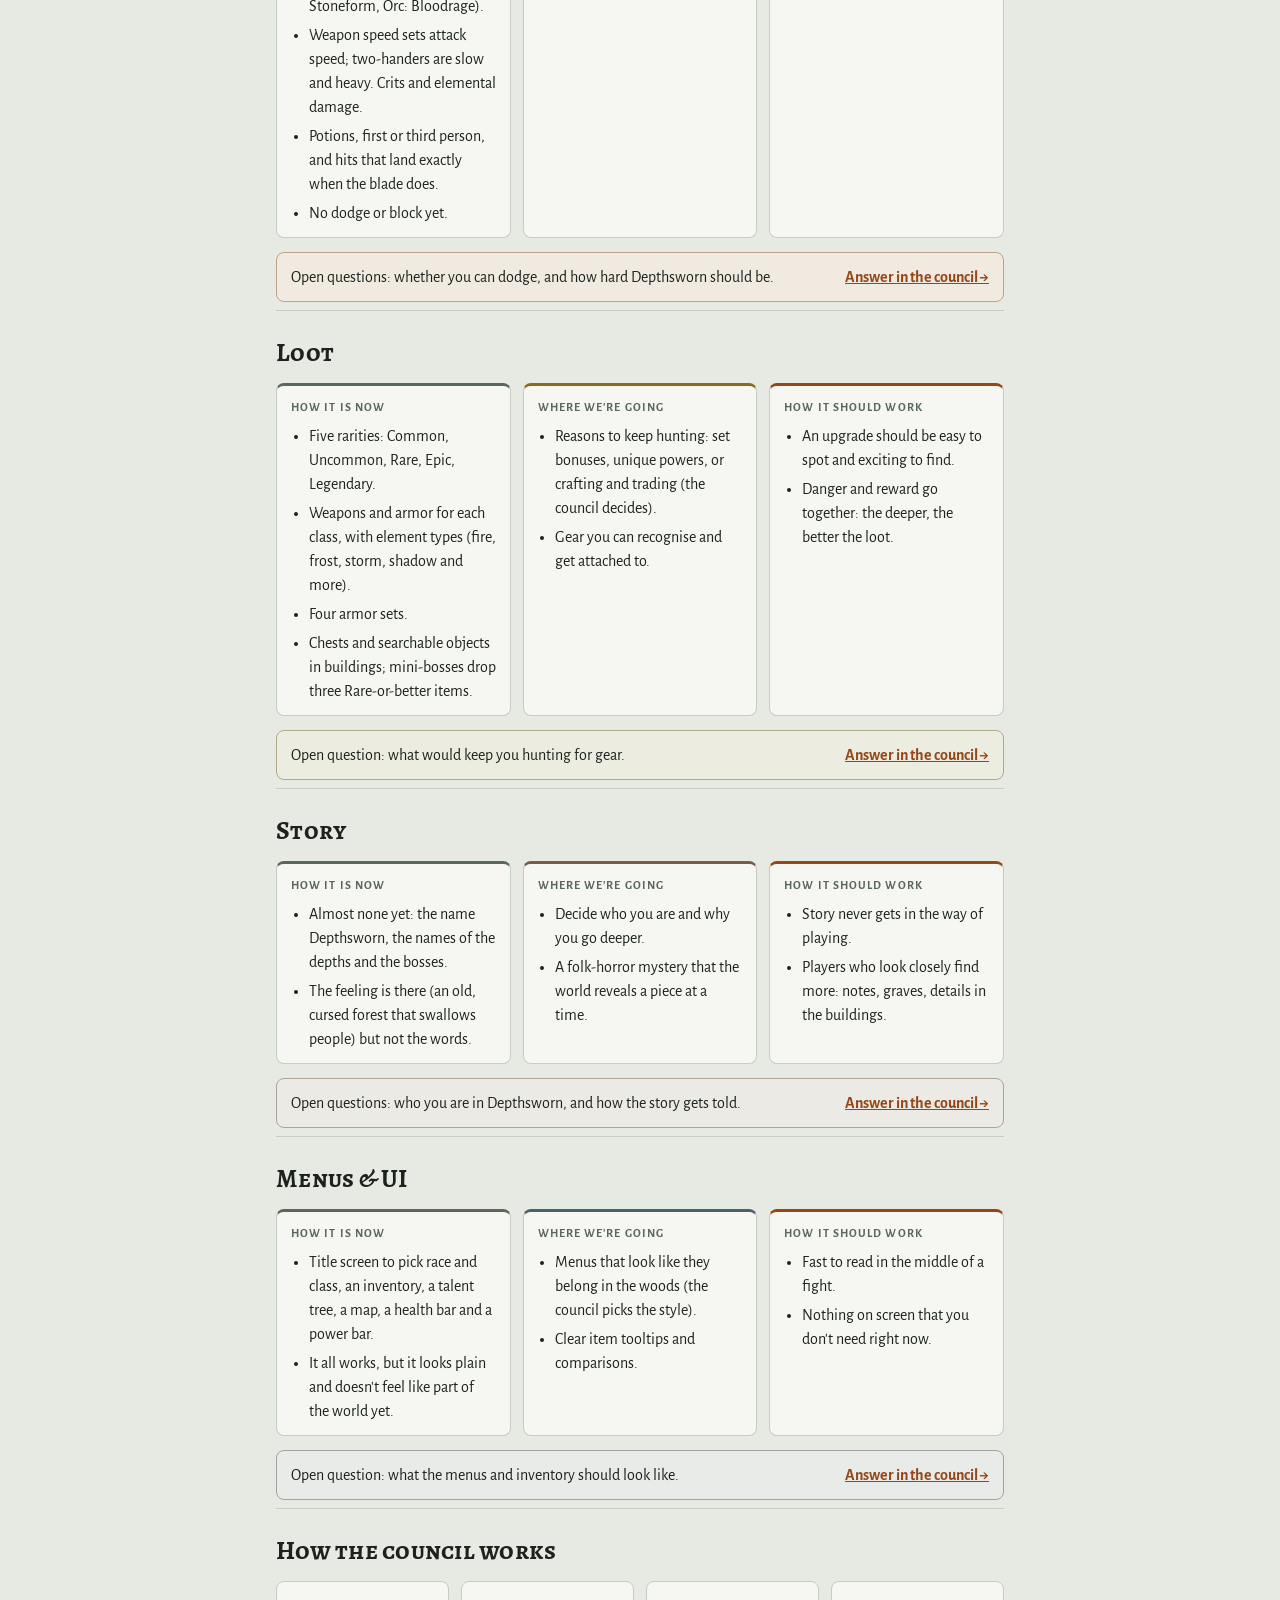
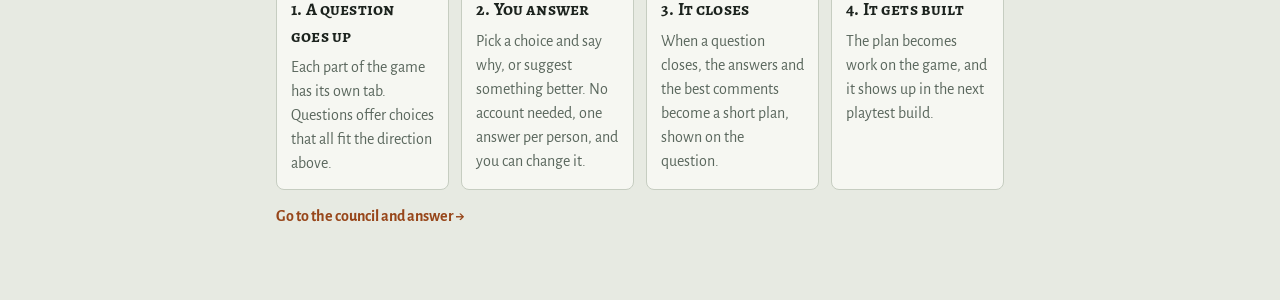
==== commit a32bd3ea: "Brief: pillar grid 4/2/1 Co-Authored-By: Claude Opus 5.5 <noreply@anthropic.com> Claude-Session: htt" ====
--- a/brief.html
+++ b/brief.html
@@ -17,7 +17,9 @@
 .toc a { --dc: var(--muted); text-decoration: none; color: var(--dc); border: 1px solid color-mix(in srgb, var(--dc) 45%, transparent); background: color-mix(in srgb, var(--dc) 9%, transparent); padding: 4px 11px; border-radius: 999px; font-weight: 700; font-size: .9rem }
 section.part { padding: 26px 0 8px; border-top: 1px solid var(--line); display: grid; gap: 14px; scroll-margin-top: 12px }
 section.part > h2 { font-size: 1.6rem }
-.pillars { display: grid; grid-template-columns: repeat(auto-fit, minmax(210px, 1fr)); gap: 12px }
+.pillars { display: grid; grid-template-columns: repeat(4, minmax(0, 1fr)); gap: 12px }
+@media (max-width: 900px) { .pillars { grid-template-columns: repeat(2, minmax(0, 1fr)) } }
+@media (max-width: 440px) { .pillars { grid-template-columns: 1fr } }
 .pillar { background: var(--panel); border: 1px solid var(--line); border-radius: 8px; padding: 14px; display: grid; gap: 6px; align-content: start }
 .pillar h3 { font-size: 1.1rem }
 .ws { display: grid; grid-template-columns: repeat(3, minmax(0, 1fr)); gap: 12px }
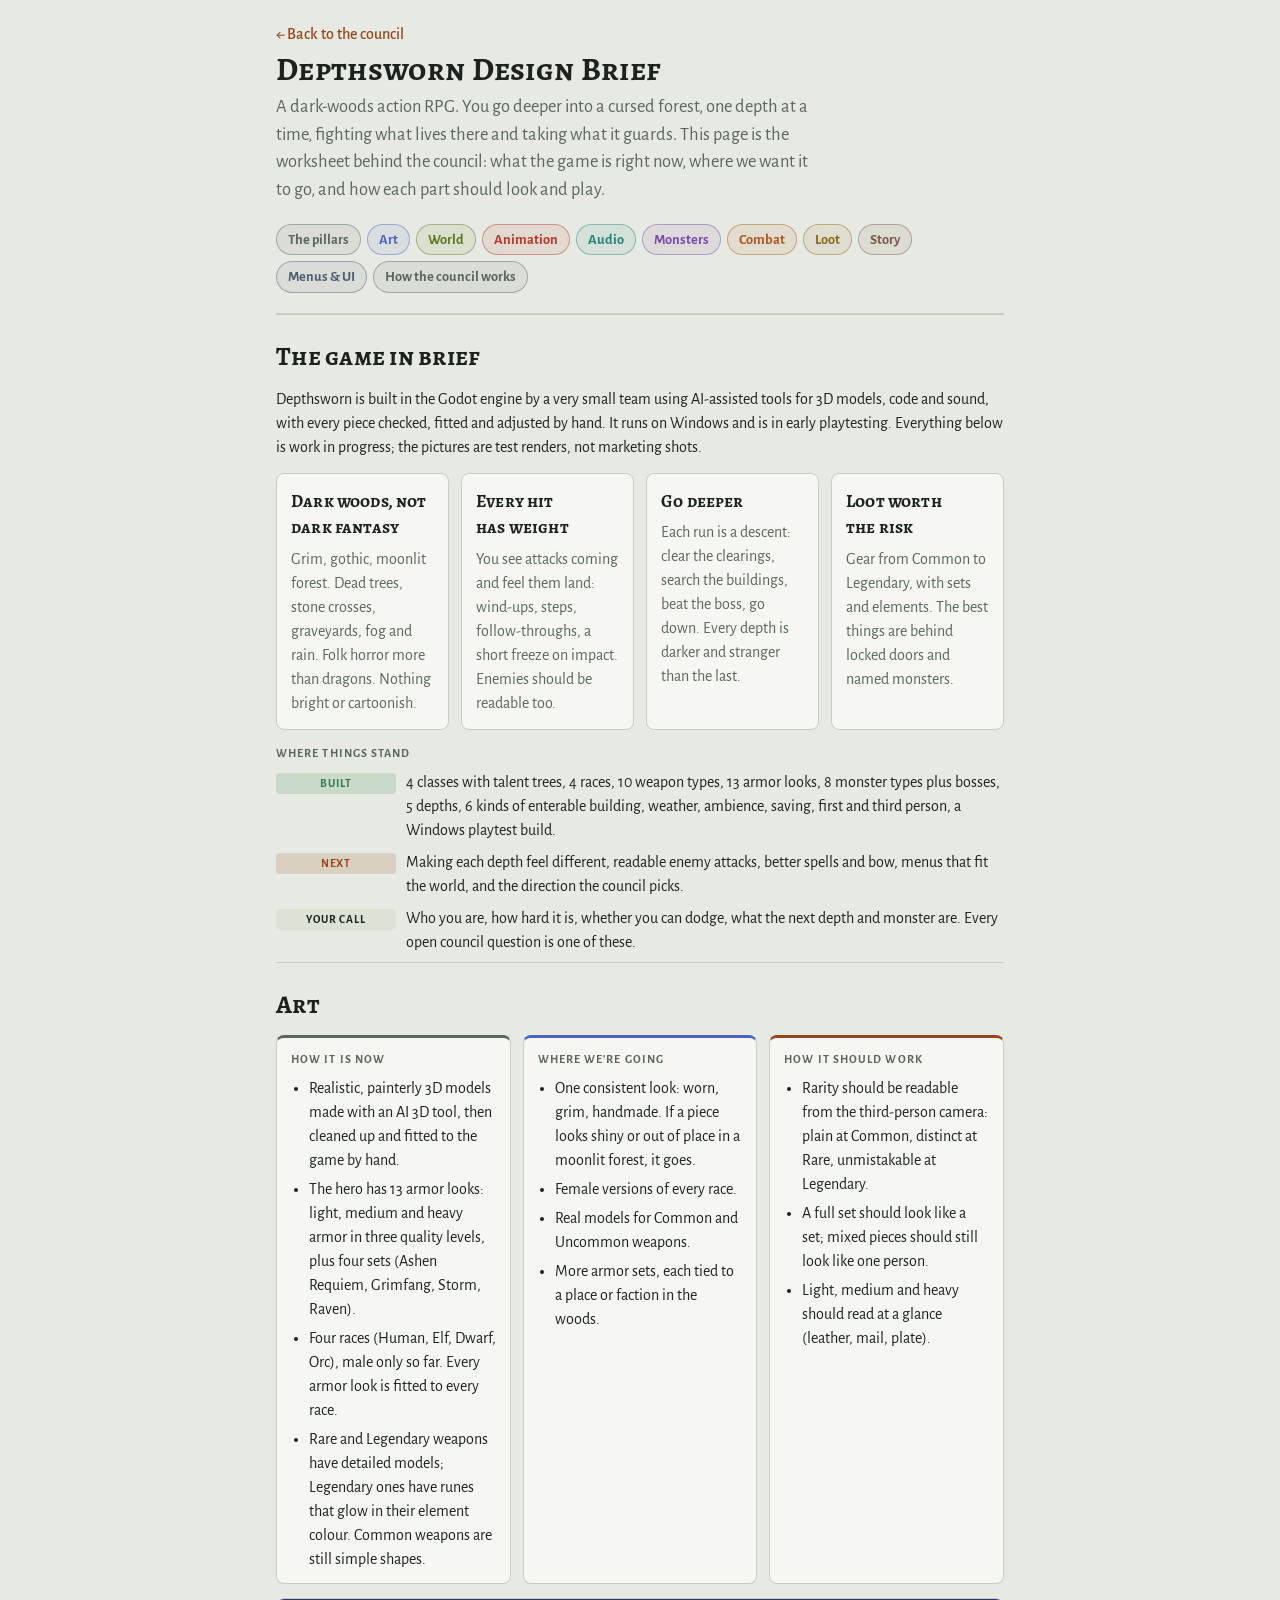
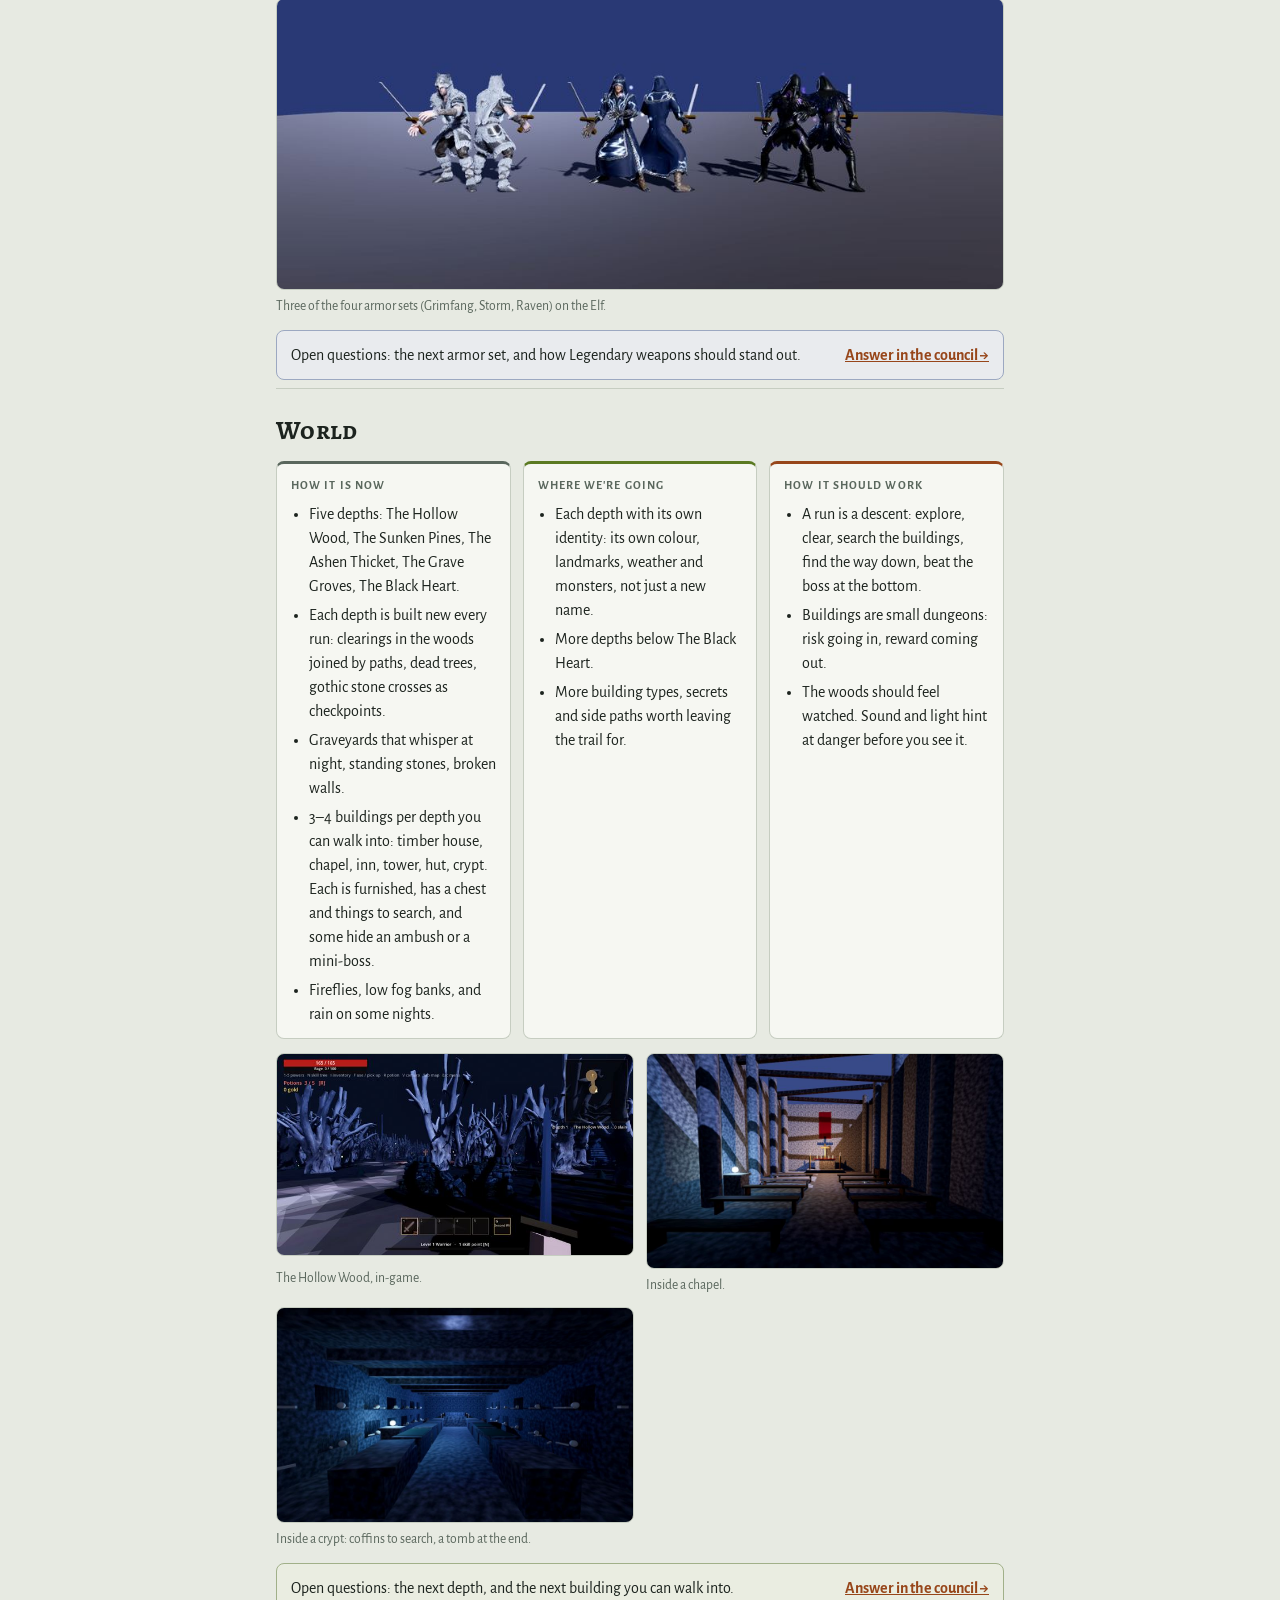
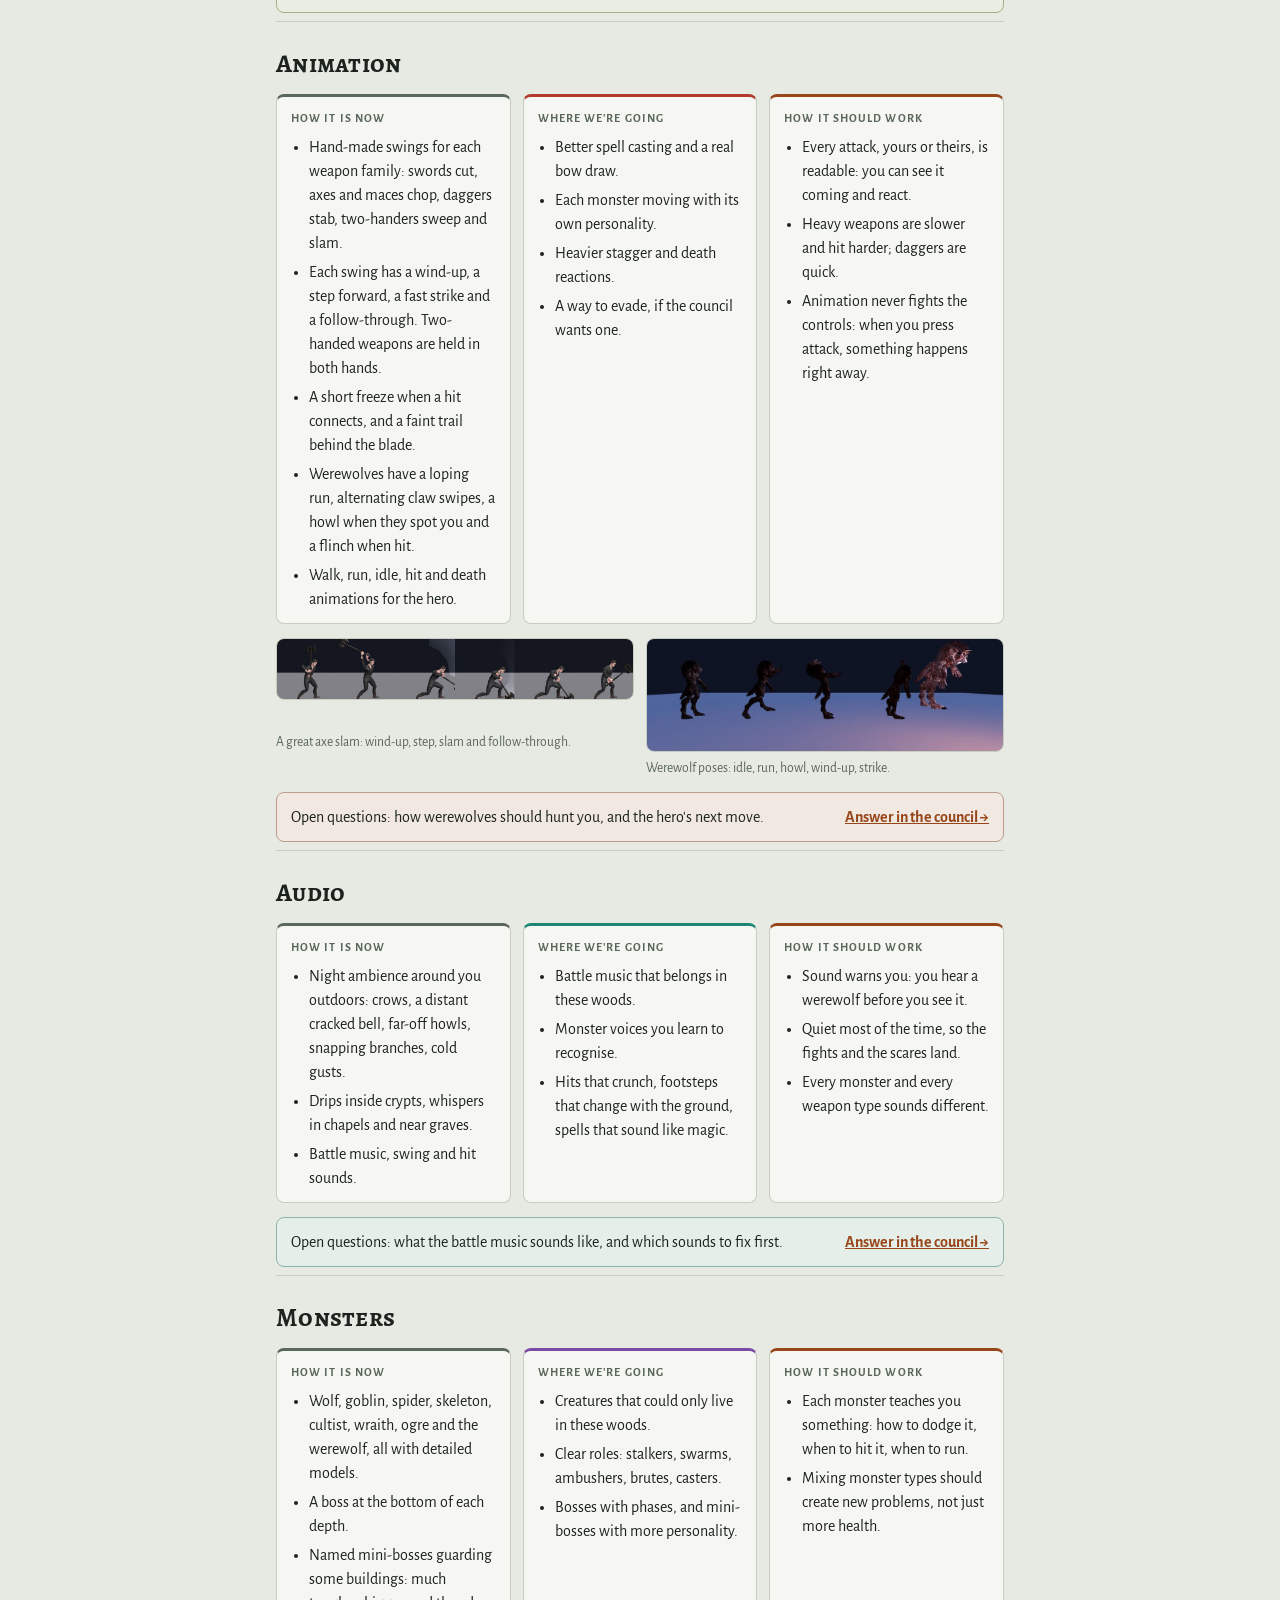
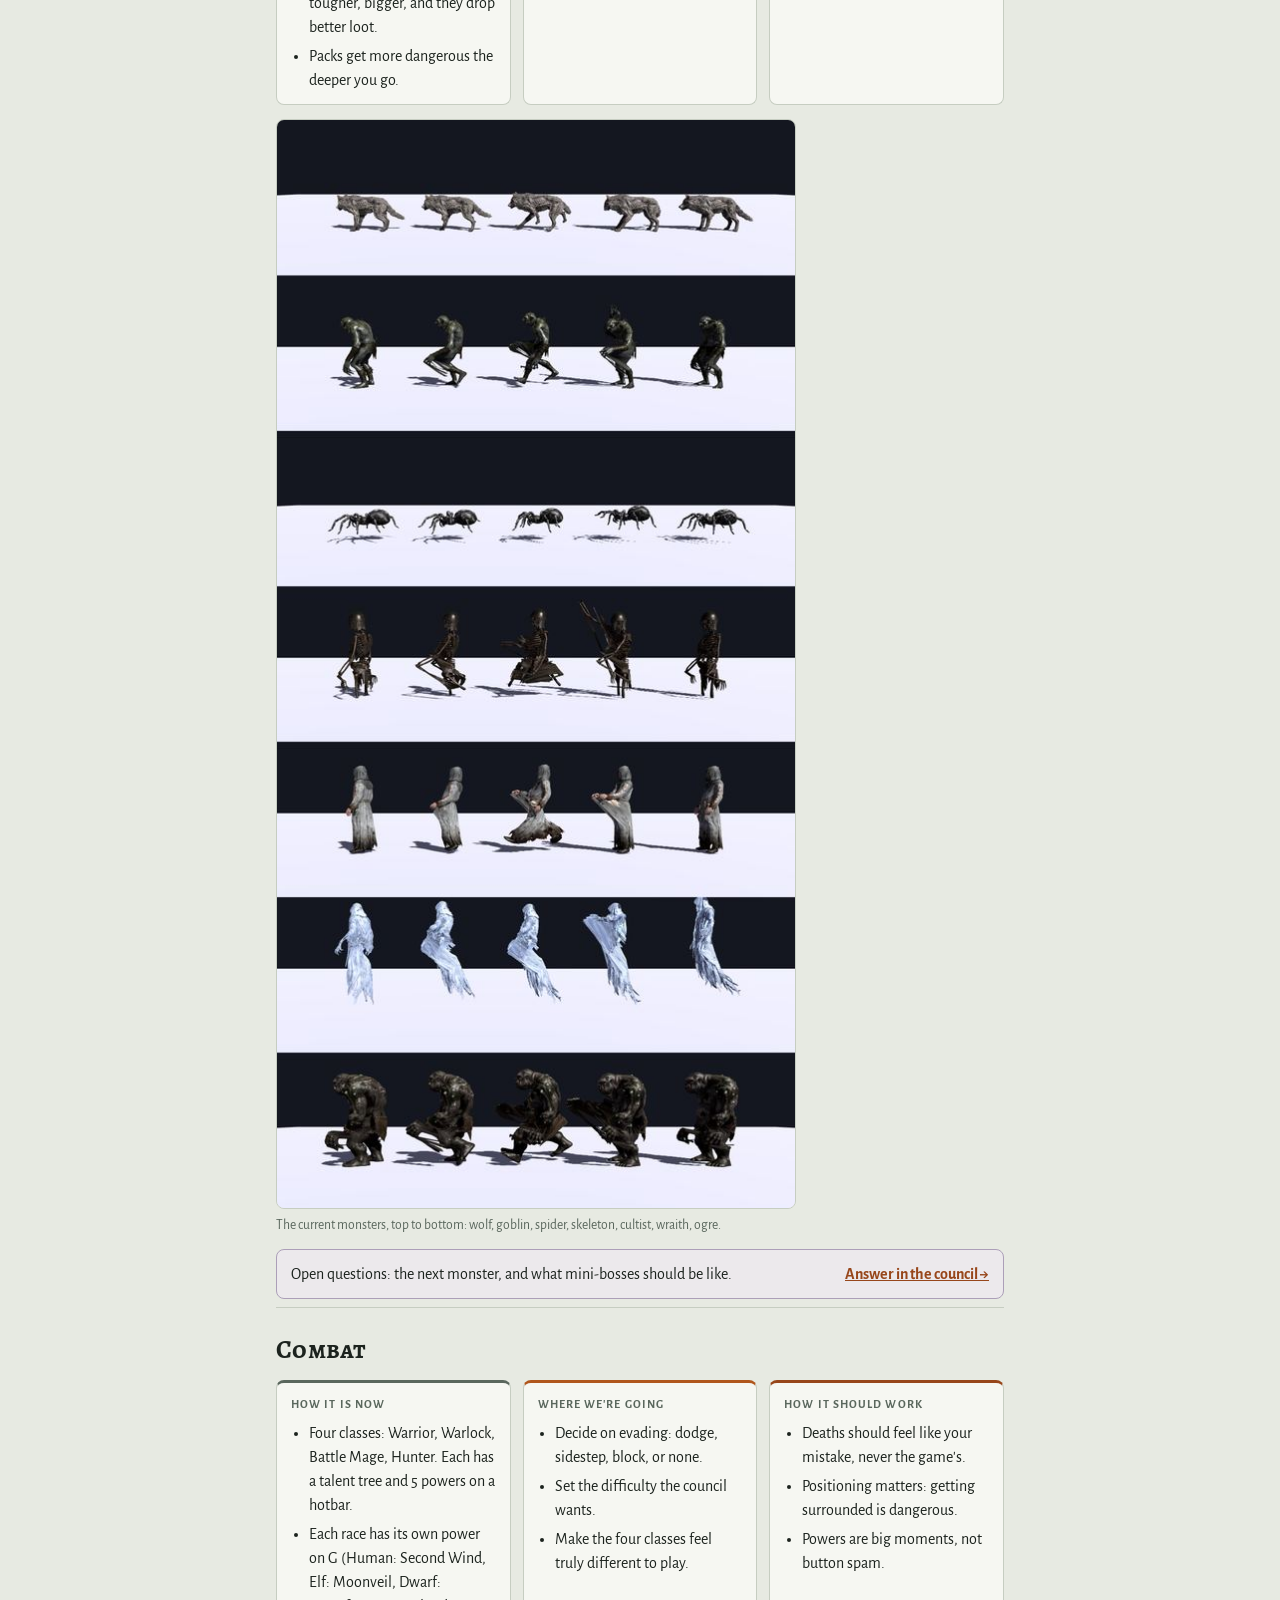
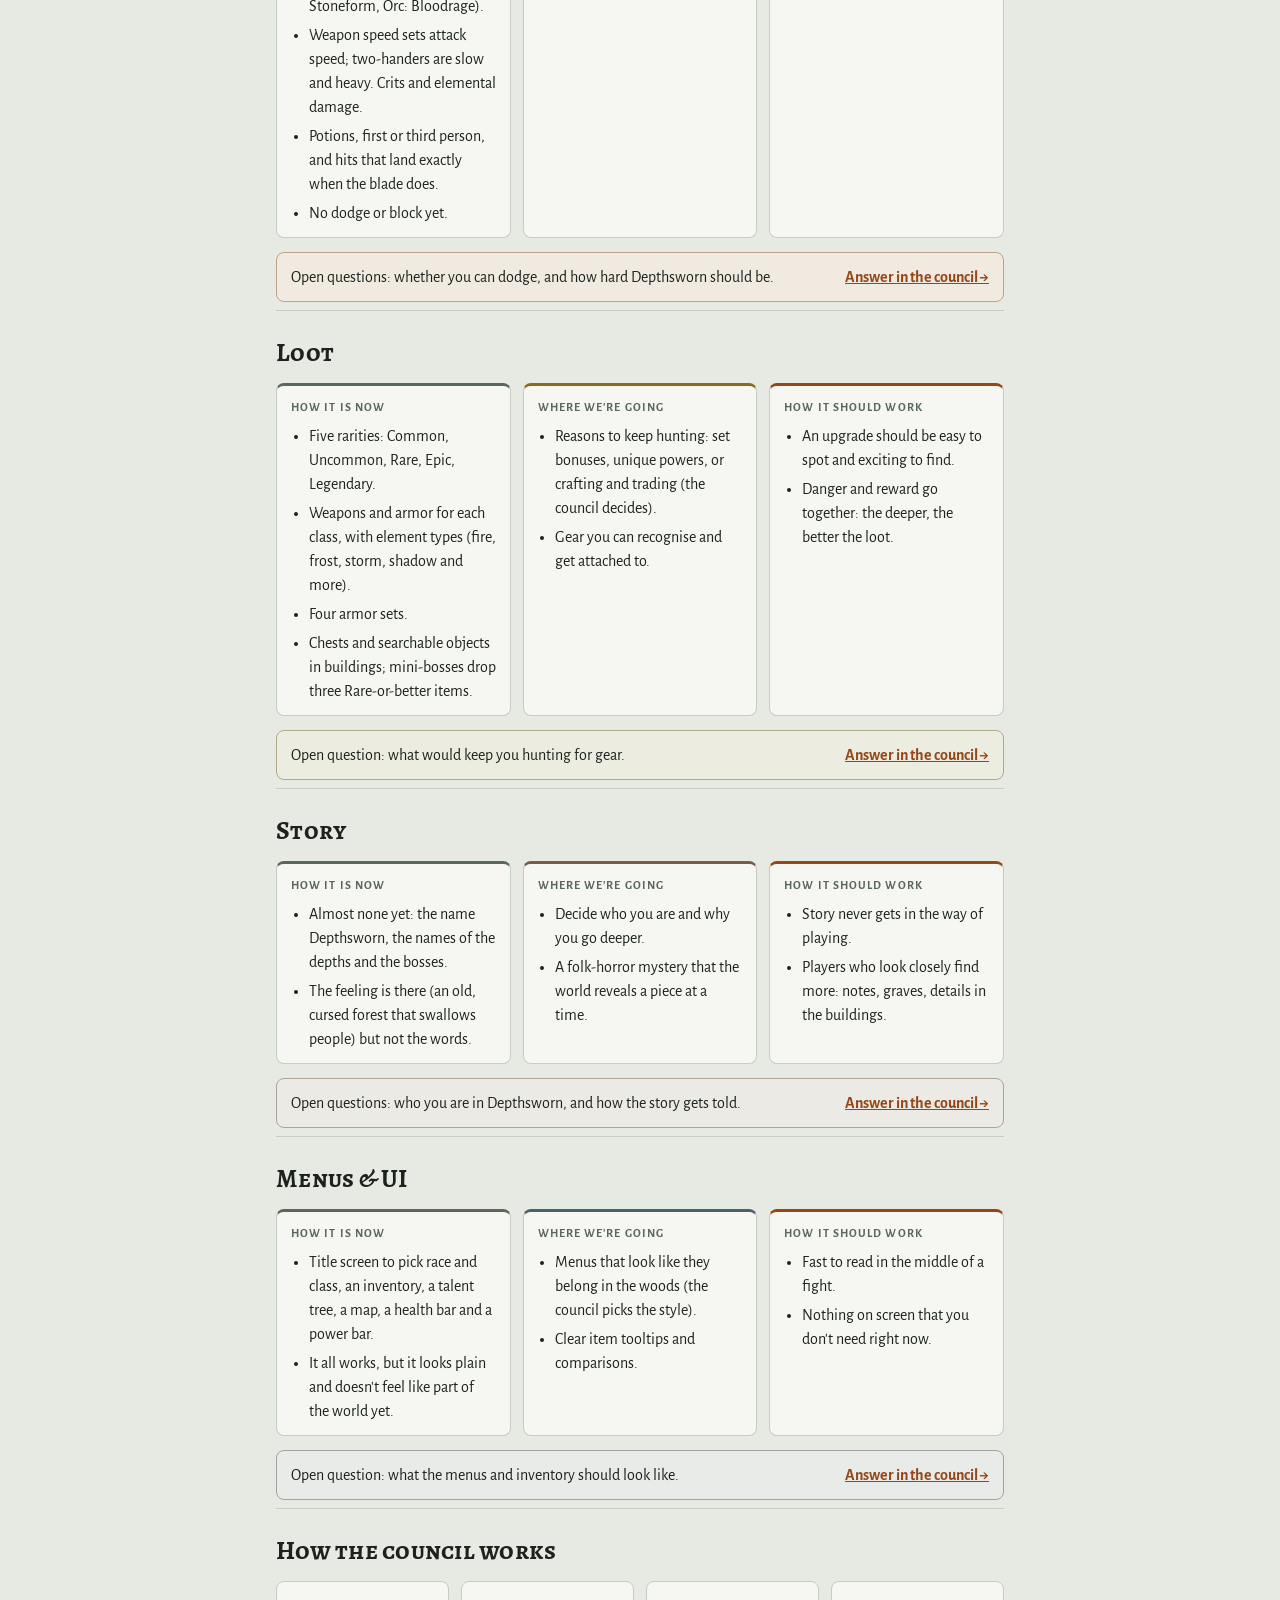
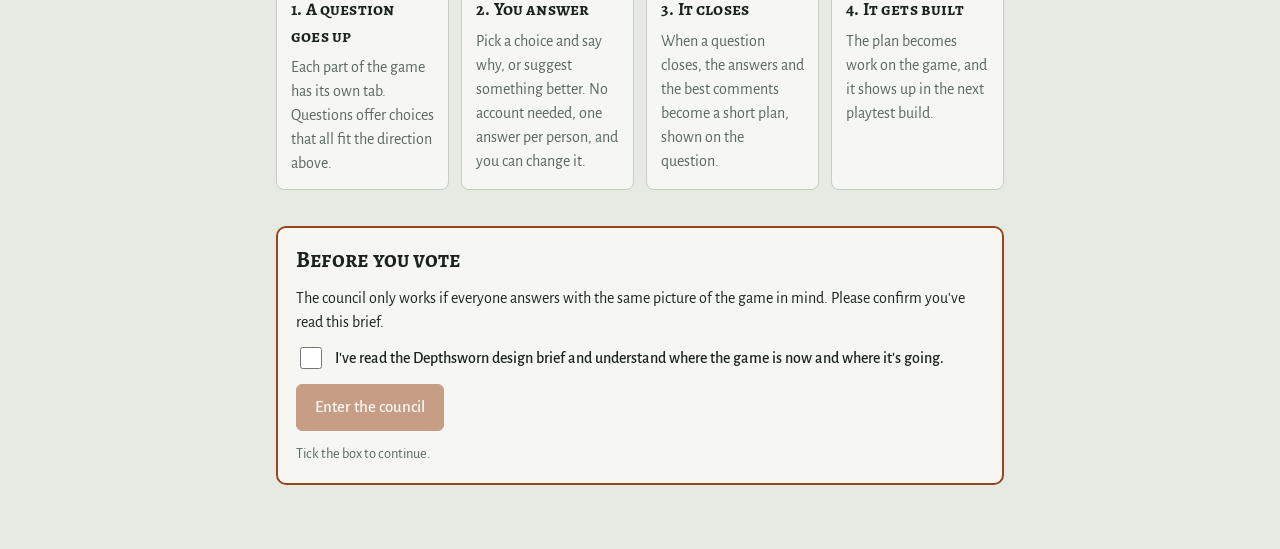
==== commit 9e8b30ea: "Design brief pops up first; acknowledge before voting Co-Authored-By: Claude Opus 5.5 <noreply@anthr" ====
--- a/brief.html
+++ b/brief.html
@@ -8,6 +8,7 @@
 <link rel="preconnect" href="https://fonts.googleapis.com">
 <link rel="stylesheet" href="https://fonts.googleapis.com/css2?family=Alegreya+SC:wght@500;700&family=Alegreya+Sans:ital,wght@0,400;0,500;0,700;1,400&family=IBM+Plex+Mono:wght@500&display=swap">
 <link rel="stylesheet" href="style.css">
+<script>if (/[?&]embed=1/.test(location.search)) document.documentElement.classList.add("embed");</script>
 <style>
 :root { padding-top: env(safe-area-inset-top, 0px); padding-bottom: env(safe-area-inset-bottom, 0px) }
 body { margin: 0 }
@@ -41,6 +42,14 @@
 .askbox { background: color-mix(in srgb, var(--dc) 8%, var(--panel)); border: 1px solid color-mix(in srgb, var(--dc) 35%, var(--line)); border-radius: 8px; padding: 12px 14px; display: flex; gap: 10px 16px; flex-wrap: wrap; align-items: center; justify-content: space-between }
 .askbox a { font-weight: 700 }
 .back { text-decoration: none; font-weight: 500 }
+html.embed .back, html.embed .askbox a, html.embed .gocouncil { display: none }
+.ack { margin-top: 28px; background: var(--panel); border: 2px solid var(--accent); border-radius: 10px; padding: 18px; display: grid; gap: 12px; scroll-margin-bottom: 20px }
+.ack h2 { font-size: 1.4rem }
+.ack label { display: flex; gap: 10px; align-items: flex-start; font-weight: 500; cursor: pointer }
+.ack input[type=checkbox] { width: 22px; height: 22px; margin-top: 1px; accent-color: var(--accent); flex: none }
+.ack .btn { justify-self: start; font-size: 1.05rem; padding: 10px 18px }
+.ack .hint { font-size: .9rem; color: var(--muted) }
+.ack.done { border-color: var(--ok) }
 </style>
 </head>
 <body>
@@ -273,8 +282,30 @@
       <div class="pillar"><h3>3. It closes</h3><p class="muted">When a question closes, the answers and the best comments become a short plan, shown on the question.</p></div>
       <div class="pillar"><h3>4. It gets built</h3><p class="muted">The plan becomes work on the game, and it shows up in the next playtest build.</p></div>
     </div>
-    <p><a class="brieflink" href="./">Go to the council and answer →</a></p>
+  </section>
+
+  <section class="ack" id="ack" aria-labelledby="ackTitle">
+    <h2 id="ackTitle">Before you vote</h2>
+    <p>The council only works if everyone answers with the same picture of the game in mind. Please confirm you've read this brief.</p>
+    <label for="ackBox"><input type="checkbox" id="ackBox"> <span>I've read the Depthsworn design brief and understand where the game is now and where it's going.</span></label>
+    <button class="btn primary" id="ackBtn" type="button" disabled>Enter the council</button>
+    <p class="hint" id="ackHint">Tick the box to continue.</p>
   </section>
 </div>
+<script>
+(function () {
+  const KEY = "council-brief-v1";
+  const box = document.getElementById("ackBox"), btn = document.getElementById("ackBtn"), hint = document.getElementById("ackHint");
+  let seen = false;
+  try { if (localStorage.getItem(KEY) === "1") { box.checked = true; document.getElementById("ack").classList.add("done"); } } catch (e) {}
+  const update = () => { btn.disabled = !box.checked; hint.textContent = box.checked ? "Thanks. You're ready to vote." : "Tick the box to continue."; };
+  box.addEventListener("change", update); update();
+  btn.addEventListener("click", () => {
+    try { localStorage.setItem(KEY, "1"); } catch (e) {}
+    if (window.parent !== window) window.parent.postMessage({ type: "brief-ack" }, location.origin);
+    else location.href = "./";
+  });
+})();
+</script>
 </body>
 </html>
--- a/style.css
+++ b/style.css
@@ -95,3 +95,10 @@
 a { color: var(--accent) }
 .brieflink { font-weight: 700; text-decoration: none }
 .brieflink:hover { text-decoration: underline }
+
+.modal { position: fixed; inset: 0; z-index: 50; background: color-mix(in srgb, var(--sunk) 82%, transparent); backdrop-filter: blur(3px); display: grid; place-items: center; padding: max(12px, env(safe-area-inset-top, 0px)) max(12px, env(safe-area-inset-right, 0px)) max(12px, env(safe-area-inset-bottom, 0px)) max(12px, env(safe-area-inset-left, 0px)) }
+.modal .sheet { width: min(900px, 100%); height: min(92vh, 100%); background: var(--bg); border: 1px solid var(--line); border-radius: 12px; overflow: hidden; display: grid; grid-template-rows: auto 1fr; box-shadow: 0 20px 60px rgba(0,0,0,.45) }
+.modal .bar2 { display: flex; justify-content: space-between; align-items: center; gap: 10px; padding: 10px 16px; border-bottom: 1px solid var(--line); background: var(--panel) }
+.modal .bar2 b { font-family: var(--display); font-size: 1.1rem }
+.modal iframe { width: 100%; height: 100%; border: 0; background: var(--bg) }
+body.locked { overflow: hidden }
